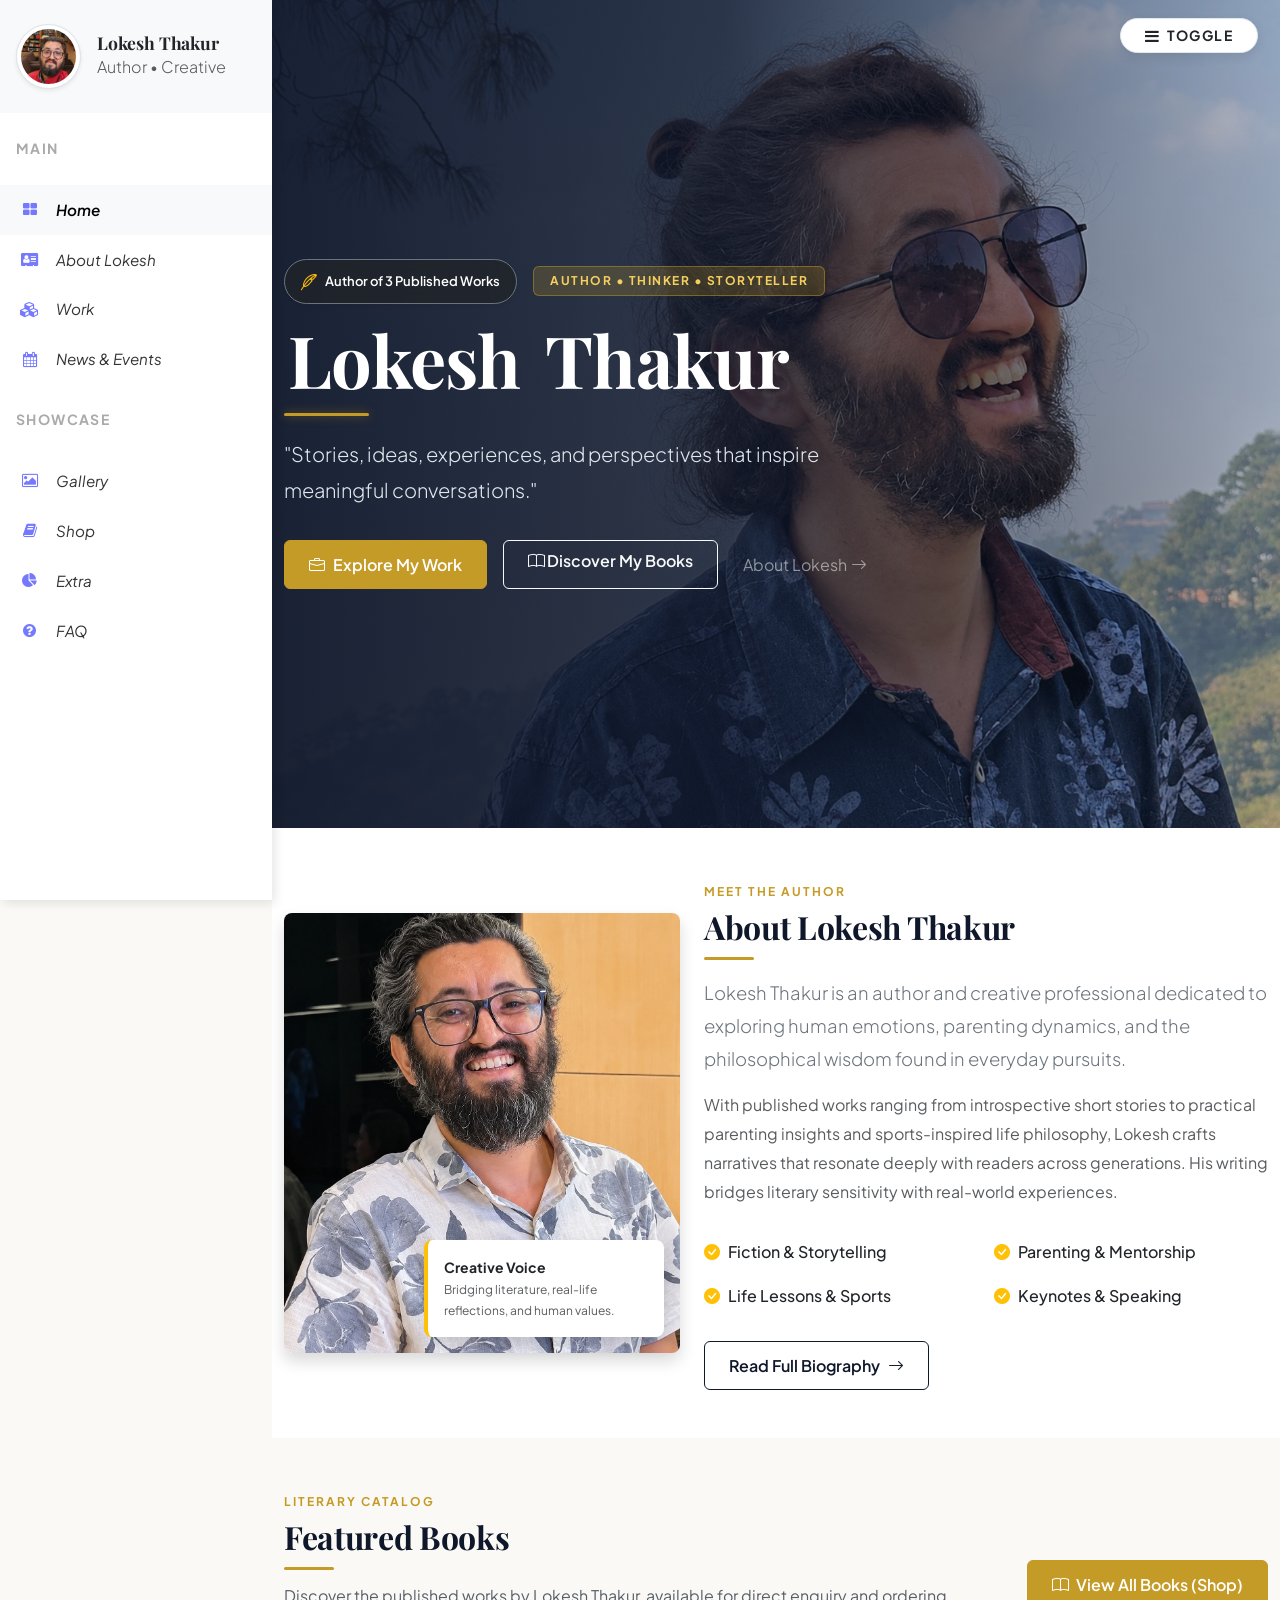
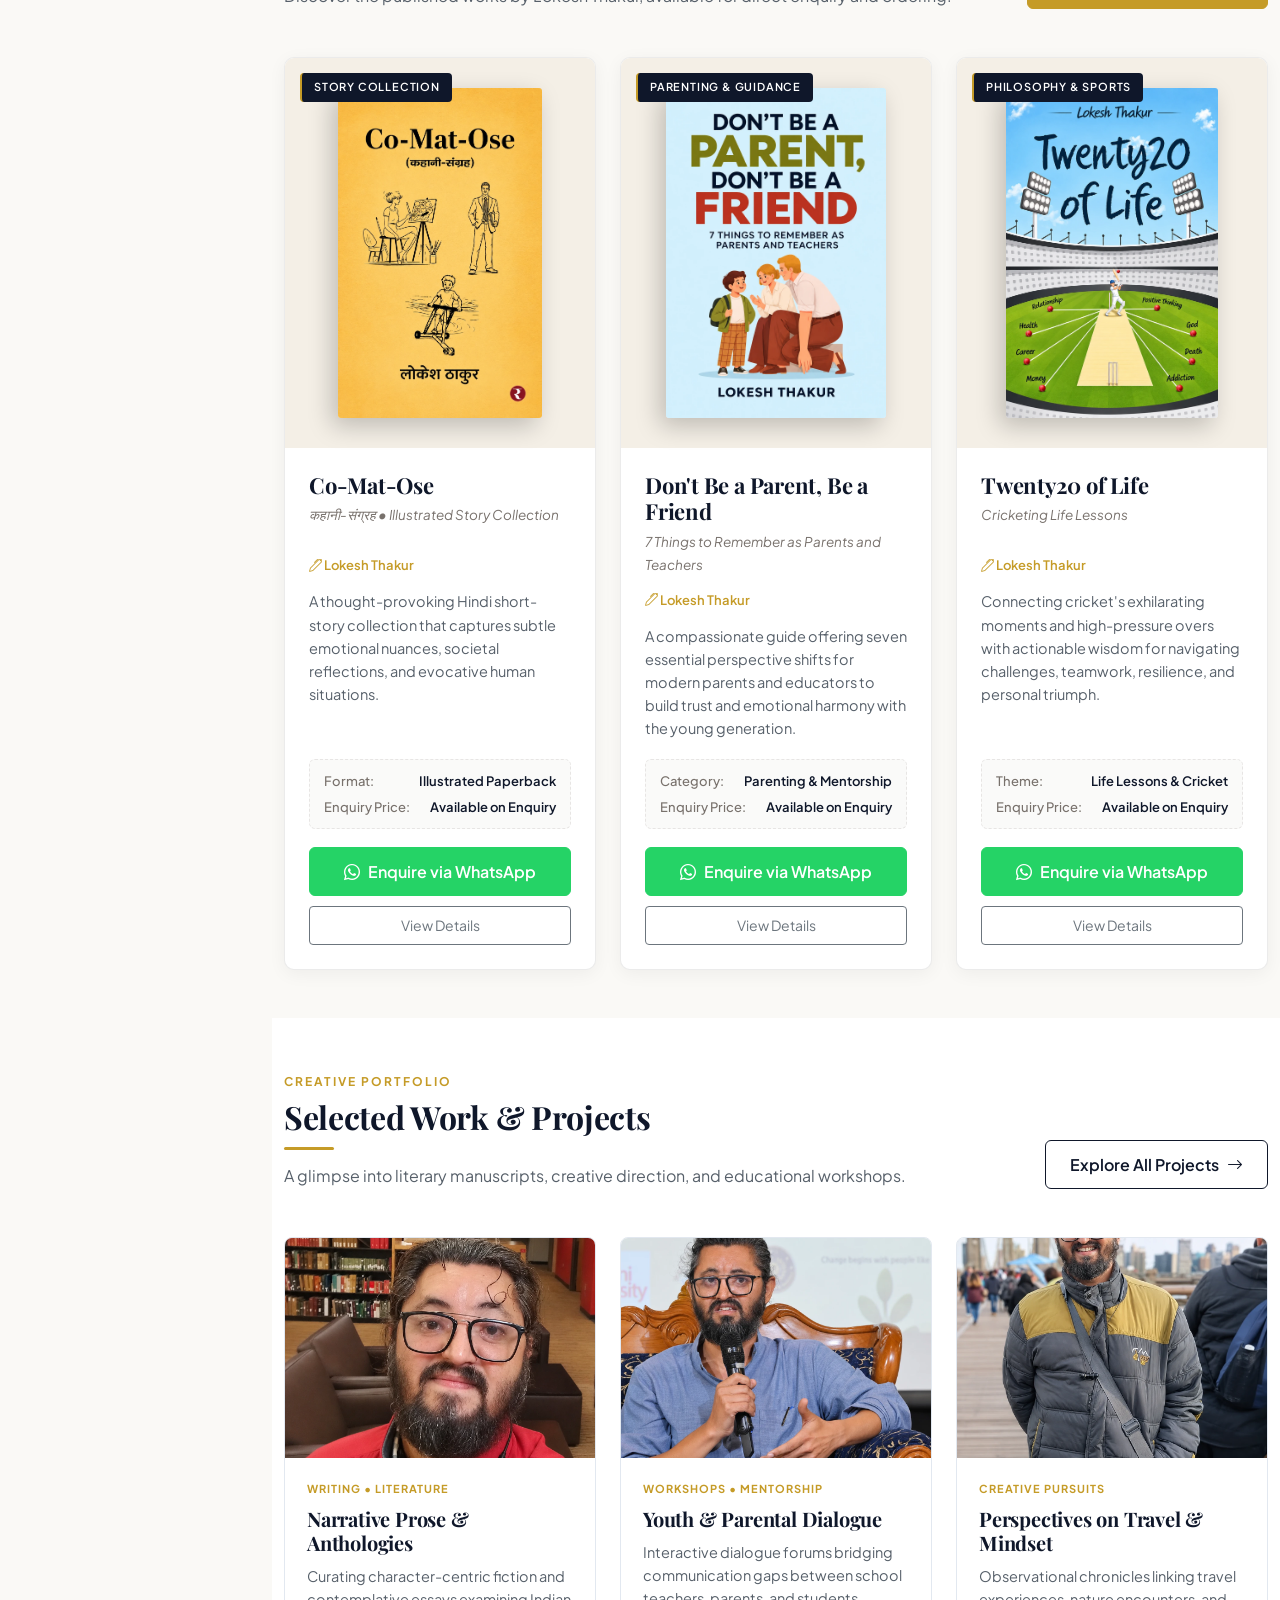
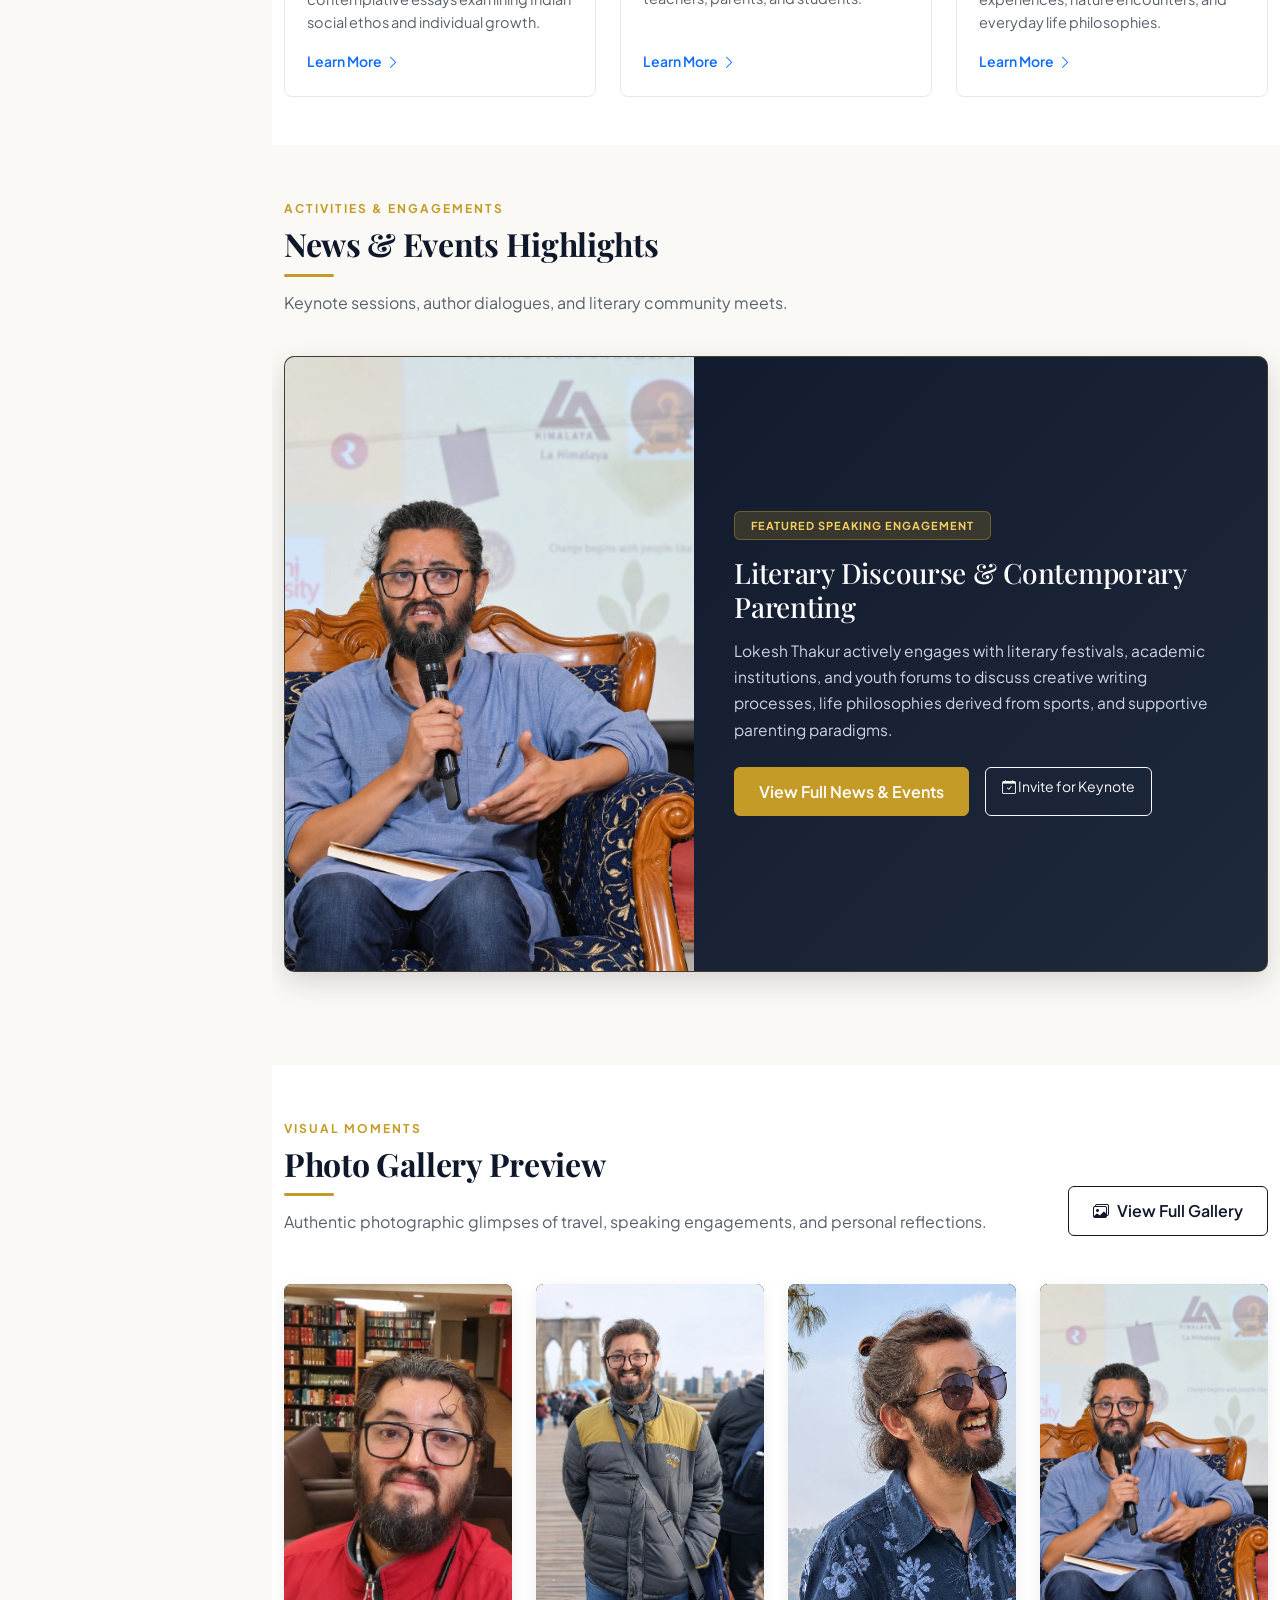
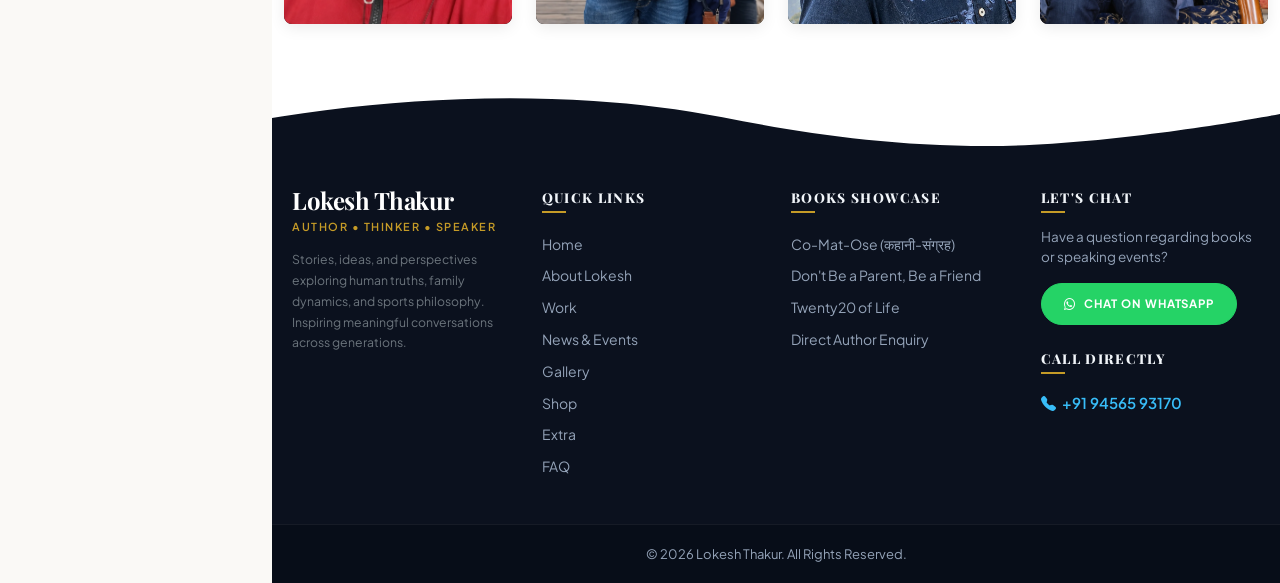
==== index.html @ 862e6942 "Lokesh Thakur Official Author Website" ====
<!DOCTYPE html>
<html lang="en">

<head>
  <meta charset="utf-8">
  <meta content="width=device-width, initial-scale=1.0" name="viewport">
  <title>Lokesh Thakur | Official Author Website, Books, Portfolio &amp; Insights</title>
  <meta content="Official website of Lokesh Thakur, author of Co-Mat-Ose, Don't Be a Parent, Be a Friend, and Twenty20 of Life. Explore books, creative projects, news, events, and gallery." name="description">
  <meta content="Lokesh Thakur, author, books, Co-Mat-Ose, Twenty20 of Life, Don't Be a Parent Be a Friend, creative portfolio, Indian author, keynote speaker" name="keywords">

  <!-- Open Graph Metadata -->
  <meta property="og:title" content="Lokesh Thakur | Official Author Website">
  <meta property="og:description" content="Explore books, creative portfolios, speaking engagements, and stories by author Lokesh Thakur.">
  <meta property="og:image" content="Bearded Scholar in a Warm Library.webp">
  <meta property="og:type" content="website">

  <!-- Favicons -->
  <link href="assets/img/favicon.webp" rel="icon">
  <link href="assets/img/apple-touch-icon.webp" rel="apple-touch-icon">

  <!-- Google Fonts: Literary Serif + Clean Sans -->
  <link rel="preconnect" href="https://fonts.googleapis.com">
  <link rel="preconnect" href="https://fonts.gstatic.com" crossorigin>
  <link href="https://fonts.googleapis.com/css2?family=Playfair+Display:ital,wght@0,500;0,600;0,700;1,400&family=Plus+Jakarta+Sans:wght@300;400;500;600;700&family=Raleway:wght@400;500;600;700&display=swap" rel="stylesheet">

  <!-- Vendor CSS Files -->
  <link href="assets/vendor/bootstrap/css/bootstrap.min.css" rel="stylesheet">
  <link href="assets/vendor/bootstrap-icons/bootstrap-icons.css" rel="stylesheet">
  <link rel="stylesheet" href="https://cdnjs.cloudflare.com/ajax/libs/font-awesome/4.7.0/css/font-awesome.min.css">
  <link href="assets/vendor/aos/aos.css" rel="stylesheet">
  <link href="assets/vendor/glightbox/css/glightbox.min.css" rel="stylesheet">
  <link href="assets/vendor/swiper/swiper-bundle.min.css" rel="stylesheet">

  <!-- Template & Custom Stylesheets -->
  <link href="assets/css/main.css" rel="stylesheet">
  <link href="assets/css/custom.css" rel="stylesheet">
</head>

<body class="index-page">

    <!-- Vertical navbar -->
<div class="vertical-nav bg-white" id="sidebar">
  <div class="py-4 px-3 mb-4 bg-light">
    <div class="media d-flex align-items-center"><img src="Bearded Scholar in a Warm Library.webp" alt="Lokesh Thakur" width="65" class="mr-3 me-3 rounded-circle img-thumbnail shadow-sm" style="object-fit: cover; width: 65px; height: 65px;">
      <div class="media-body">
        <h4 class="m-0"><a href="index.html" class="text-dark text-decoration-none">Lokesh Thakur</a></h4>
        <p class="font-weight-light text-muted mb-0">Author &bull; Creative</p>
      </div>
    </div>
  </div>

  <p class="text-gray font-weight-bold text-uppercase px-3 small pb-4 mb-0">Main</p>

  <ul class="nav flex-column bg-white mb-0">
    <li class="nav-item">
      <a href="index.html" class="nav-link text-dark font-italic bg-light">
        <i class="fa fa-th-large mr-3 me-3 text-primary fa-fw"></i>
        Home
      </a>
    </li>
    <li class="nav-item">
      <a href="about.html" class="nav-link text-dark font-italic">
        <i class="fa fa-address-card mr-3 me-3 text-primary fa-fw"></i>
        About Lokesh
      </a>
    </li>
    <li class="nav-item">
      <a href="work.html" class="nav-link text-dark font-italic">
        <i class="fa fa-cubes mr-3 me-3 text-primary fa-fw"></i>
        Work
      </a>
    </li>
    <li class="nav-item">
      <a href="news-events.html" class="nav-link text-dark font-italic">
        <i class="fa fa-calendar mr-3 me-3 text-primary fa-fw"></i>
        News &amp; Events
      </a>
    </li>
  </ul>

  <p class="text-gray font-weight-bold text-uppercase px-3 small py-4 mb-0">Showcase</p>

  <ul class="nav flex-column bg-white mb-0">
    <li class="nav-item">
      <a href="gallery.html" class="nav-link text-dark font-italic">
        <i class="fa fa-picture-o mr-3 me-3 text-primary fa-fw"></i>
        Gallery
      </a>
    </li>
    <li class="nav-item">
      <a href="shop.html" class="nav-link text-dark font-italic">
        <i class="fa fa-book mr-3 me-3 text-primary fa-fw"></i>
        Shop
      </a>
    </li>
    <li class="nav-item">
      <a href="extra.html" class="nav-link text-dark font-italic">
        <i class="fa fa-pie-chart mr-3 me-3 text-primary fa-fw"></i>
        Extra
      </a>
    </li>
    <li class="nav-item">
      <a href="faq.html" class="nav-link text-dark font-italic">
        <i class="fa fa-question-circle mr-3 me-3 text-primary fa-fw"></i>
        FAQ
      </a>
    </li>
  </ul>
</div>
<!-- End vertical navbar -->

<!-- Page content holder -->
<div class="page-content" id="content">
  <!-- Toggle button -->
  <button id="sidebarCollapse" type="button" class="btn btn-light bg-white rounded-pill shadow-sm px-4 mb-4"><i class="fa fa-bars mr-2 me-2"></i><small class="text-uppercase font-weight-bold">Toggle</small></button>

  <!-- ======= Main Content Area ======= -->
  <main class="main">

    <!-- =======================================================
    # SECTION 1: HERO
    ======================================================== -->
    <section id="hero" class="hero section dark-background">
      <img src="Laughing Man Amid Scenic Hills.webp" alt="Lokesh Thakur Amid Scenic Hills" class="hero-bg-img" data-aos="fade-in">
      <div class="hero-overlay"></div>

      <!-- Squiggly SVG Turbulence Filters (Text Loading Animation) -->
      <svg xmlns="http://www.w3.org/2000/svg" version="1.1" style="display:none" aria-hidden="true">
        <defs>
          <filter id="squiggly-0">
            <feTurbulence id="turbulence0" baseFrequency="0.02" numOctaves="3" result="noise" seed="0"/>
            <feDisplacementMap id="displacement0" in="SourceGraphic" in2="noise" scale="2" />
          </filter>
          <filter id="squiggly-1">
            <feTurbulence id="turbulence1" baseFrequency="0.02" numOctaves="3" result="noise" seed="1"/>
            <feDisplacementMap in="SourceGraphic" in2="noise" scale="3" />
          </filter>
          <filter id="squiggly-2">
            <feTurbulence id="turbulence2" baseFrequency="0.02" numOctaves="3" result="noise" seed="2"/>
            <feDisplacementMap in="SourceGraphic" in2="noise" scale="2" />
          </filter>
          <filter id="squiggly-3">
            <feTurbulence id="turbulence3" baseFrequency="0.02" numOctaves="3" result="noise" seed="3"/>
            <feDisplacementMap in="SourceGraphic" in2="noise" scale="3" />
          </filter>
          <filter id="squiggly-4">
            <feTurbulence id="turbulence4" baseFrequency="0.02" numOctaves="3" result="noise" seed="4"/>
            <feDisplacementMap in="SourceGraphic" in2="noise" scale="1" />
          </filter>
        </defs>
      </svg>

      <div class="container" data-aos="fade-up" data-aos-delay="100">
        <div class="row align-items-center gy-4">
          <div class="col-lg-9 col-xl-8">
            <div class="d-flex flex-wrap align-items-center gap-3 mb-3">
              <div class="d-inline-flex align-items-center gap-2 bg-dark bg-opacity-75 text-white px-3 py-2 rounded-pill border border-secondary shadow-sm" style="backdrop-filter: blur(10px); box-shadow: 0 4px 16px rgba(0,0,0,0.35);">
                <i class="bi bi-feather text-warning fs-6"></i>
                <span class="fw-semibold" style="font-size: 13px;">Author of 3 Published Works</span>
              </div>
              <span class="badge px-3 py-2 text-uppercase" style="background: rgba(197, 155, 39, 0.22); color: #f5d061; border: 1px solid rgba(197, 155, 39, 0.45); font-size: 12px; letter-spacing: 1.5px;">Author &bull; Thinker &bull; Storyteller</span>
            </div>
            
            <h1 class="hero-title-animated display-3 fw-bold text-white mb-2" style="font-family: var(--font-editorial);">
              <span class="word" data-word="Lokesh">Lokesh</span>
              <span class="word" data-word="Thakur">Thakur</span>
            </h1>
            <span class="hero-squiggly-line"></span>

            <div class="hero-quote-box">
              <p class="lead text-light mb-4" style="max-width: 580px; font-size: 1.25rem; line-height: 1.8; color: #e2e8f0 !important;">
                "Stories, ideas, experiences, and perspectives that inspire meaningful conversations."
              </p>
            </div>

            <div class="d-flex flex-wrap gap-3 pt-2 hero-cta-reveal">
              <a href="work.html" class="btn-author-gold">
                <i class="bi bi-briefcase"></i> Explore My Work
              </a>
              <a href="shop.html" class="btn btn-outline-light px-4 py-2" style="font-weight: 600; border-radius: 6px;">
                <i class="bi bi-book"></i> Discover My Books
              </a>
              <a href="about.html" class="btn btn-link text-white-50 text-decoration-none px-2 d-inline-flex align-items-center gap-1">
                About Lokesh <i class="bi bi-arrow-right"></i>
              </a>
            </div>
          </div>
        </div>
      </div>
    </section>

    <!-- =======================================================
    # SECTION 2: ABOUT PREVIEW
    ======================================================== -->
    <section class="section py-5" style="background-color: #ffffff;">
      <div class="container" data-aos="fade-up">
        <div class="row align-items-center gy-5">
          <div class="col-lg-5">
            <div class="position-relative">
              <img src="Smiling Bearded Man in Floral Shirt.webp" alt="Lokesh Thakur - Profile Portrait" class="img-fluid rounded-3 shadow" style="width: 100%; height: 440px; object-fit: cover;">
              <div class="p-3 bg-white rounded-3 shadow position-absolute bottom-0 end-0 m-3 border-start border-4 border-warning" style="max-width: 240px;">
                <div class="small fw-bold text-dark">Creative Voice</div>
                <div class="text-muted" style="font-size: 12px;">Bridging literature, real-life reflections, and human values.</div>
              </div>
            </div>
          </div>
          <div class="col-lg-7">
            <div class="section-heading-wrapper mb-3">
              <span class="section-eyebrow">Meet The Author</span>
              <h2 class="section-main-title">About Lokesh Thakur</h2>
            </div>
            
            <!-- EDITABLE: AUTHOR BIOGRAPHY -->
            <div class="editable-content-block">
              <p class="lead text-secondary" style="font-size: 1.15rem; line-height: 1.8;">
                Lokesh Thakur is an author and creative professional dedicated to exploring human emotions, parenting dynamics, and the philosophical wisdom found in everyday pursuits.
              </p>
              <p class="text-muted" style="line-height: 1.8;">
                With published works ranging from introspective short stories to practical parenting insights and sports-inspired life philosophy, Lokesh crafts narratives that resonate deeply with readers across generations. His writing bridges literary sensitivity with real-world experiences.
              </p>
            </div>
            <!-- END EDITABLE: AUTHOR BIOGRAPHY -->

            <div class="row g-3 py-3">
              <div class="col-sm-6">
                <div class="d-flex align-items-center gap-2">
                  <i class="bi bi-check-circle-fill text-warning"></i>
                  <span class="fw-medium text-dark">Fiction &amp; Storytelling</span>
                </div>
              </div>
              <div class="col-sm-6">
                <div class="d-flex align-items-center gap-2">
                  <i class="bi bi-check-circle-fill text-warning"></i>
                  <span class="fw-medium text-dark">Parenting &amp; Mentorship</span>
                </div>
              </div>
              <div class="col-sm-6">
                <div class="d-flex align-items-center gap-2">
                  <i class="bi bi-check-circle-fill text-warning"></i>
                  <span class="fw-medium text-dark">Life Lessons &amp; Sports</span>
                </div>
              </div>
              <div class="col-sm-6">
                <div class="d-flex align-items-center gap-2">
                  <i class="bi bi-check-circle-fill text-warning"></i>
                  <span class="fw-medium text-dark">Keynotes &amp; Speaking</span>
                </div>
              </div>
            </div>

            <div class="pt-3">
              <a href="about.html" class="btn-author-outline">
                Read Full Biography <i class="bi bi-arrow-right"></i>
              </a>
            </div>
          </div>
        </div>
      </div>
    </section>

    <!-- =======================================================
    # SECTION 3: FEATURED BOOKS
    ======================================================== -->
    <section class="section py-5" style="background-color: var(--lt-bg-cream);">
      <div class="container" data-aos="fade-up">
        <div class="d-flex flex-column flex-md-row justify-content-between align-items-md-end mb-4">
          <div class="section-heading-wrapper mb-0">
            <span class="section-eyebrow">Literary Catalog</span>
            <h2 class="section-main-title">Featured Books</h2>
            <p class="section-intro-text mb-0">Discover the published works by Lokesh Thakur, available for direct enquiry and ordering.</p>
          </div>
          <div class="mt-3 mt-md-0">
            <a href="shop.html" class="btn-author-gold">
              <i class="bi bi-book"></i> View All Books (Shop)
            </a>
          </div>
        </div>

        <div class="row g-4 mt-2">
          
          <!-- EDITABLE: BOOK DETAILS - BOOK 1 -->
          <div class="col-lg-4 col-md-6" data-aos="fade-up" data-aos-delay="100">
            <div class="book-card-editorial">
              <div class="book-cover-container">
                <span class="book-badge">Story Collection</span>
                <img src="Co-Mat-Ose_ Illustrated Story Collection.webp" alt="Co-Mat-Ose Book Cover by Lokesh Thakur" loading="lazy">
              </div>
              <div class="book-details-body">
                <h3 class="book-title">Co-Mat-Ose</h3>
                <div class="book-subtitle">कहानी-संग्रह &bull; Illustrated Story Collection</div>
                <div class="book-author-tag"><i class="bi bi-pen"></i> Lokesh Thakur</div>
                <p class="book-description-text">
                  A thought-provoking Hindi short-story collection that captures subtle emotional nuances, societal reflections, and evocative human situations.
                </p>
                <div class="book-meta-box">
                  <div class="book-meta-item">
                    <span class="book-meta-label">Format:</span>
                    <span class="book-meta-value">Illustrated Paperback</span>
                  </div>
                  <div class="book-meta-item">
                    <span class="book-meta-label">Enquiry Price:</span>
                    <span class="book-meta-value">Available on Enquiry</span>
                  </div>
                </div>
                <div class="book-actions-group">
                  <a href="https://wa.me/919456593170?text=Hello%2C%20I%20am%20interested%20in%20purchasing%20the%20book%20Co-Mat-Ose%20by%20Lokesh%20Thakur.%20Please%20share%20the%20details." target="_blank" rel="noopener noreferrer" class="btn-whatsapp-direct w-100 justify-content-center">
                    <i class="bi bi-whatsapp"></i> Enquire via WhatsApp
                  </a>
                  <a href="shop.html#book-comatose" class="btn btn-sm btn-outline-secondary py-2">
                    View Details
                  </a>
                </div>
              </div>
            </div>
          </div>
          <!-- END EDITABLE: BOOK 1 -->

          <!-- EDITABLE: BOOK DETAILS - BOOK 2 -->
          <div class="col-lg-4 col-md-6" data-aos="fade-up" data-aos-delay="200">
            <div class="book-card-editorial">
              <div class="book-cover-container">
                <span class="book-badge">Parenting &amp; Guidance</span>
                <img src="Don’t Be a Parent, Be a Friend.webp" alt="Don't Be a Parent, Be a Friend Book Cover by Lokesh Thakur" loading="lazy">
              </div>
              <div class="book-details-body">
                <h3 class="book-title">Don't Be a Parent, Be a Friend</h3>
                <div class="book-subtitle">7 Things to Remember as Parents and Teachers</div>
                <div class="book-author-tag"><i class="bi bi-pen"></i> Lokesh Thakur</div>
                <p class="book-description-text">
                  A compassionate guide offering seven essential perspective shifts for modern parents and educators to build trust and emotional harmony with the young generation.
                </p>
                <div class="book-meta-box">
                  <div class="book-meta-item">
                    <span class="book-meta-label">Category:</span>
                    <span class="book-meta-value">Parenting &amp; Mentorship</span>
                  </div>
                  <div class="book-meta-item">
                    <span class="book-meta-label">Enquiry Price:</span>
                    <span class="book-meta-value">Available on Enquiry</span>
                  </div>
                </div>
                <div class="book-actions-group">
                  <a href="https://wa.me/919456593170?text=Hello%2C%20I%20am%20interested%20in%20purchasing%20the%20book%20Don't%20Be%20a%20Parent%2C%20Be%20a%20Friend%20by%20Lokesh%20Thakur.%20Please%20share%20the%20details." target="_blank" rel="noopener noreferrer" class="btn-whatsapp-direct w-100 justify-content-center">
                    <i class="bi bi-whatsapp"></i> Enquire via WhatsApp
                  </a>
                  <a href="shop.html#book-parent" class="btn btn-sm btn-outline-secondary py-2">
                    View Details
                  </a>
                </div>
              </div>
            </div>
          </div>
          <!-- END EDITABLE: BOOK 2 -->

          <!-- EDITABLE: BOOK DETAILS - BOOK 3 -->
          <div class="col-lg-4 col-md-6" data-aos="fade-up" data-aos-delay="300">
            <div class="book-card-editorial">
              <div class="book-cover-container">
                <span class="book-badge">Philosophy &amp; Sports</span>
                <img src="Twenty20 of Life_ Cricketing Life Lessons.webp" alt="Twenty20 of Life Book Cover by Lokesh Thakur" loading="lazy">
              </div>
              <div class="book-details-body">
                <h3 class="book-title">Twenty20 of Life</h3>
                <div class="book-subtitle">Cricketing Life Lessons</div>
                <div class="book-author-tag"><i class="bi bi-pen"></i> Lokesh Thakur</div>
                <p class="book-description-text">
                  Connecting cricket's exhilarating moments and high-pressure overs with actionable wisdom for navigating challenges, teamwork, resilience, and personal triumph.
                </p>
                <div class="book-meta-box">
                  <div class="book-meta-item">
                    <span class="book-meta-label">Theme:</span>
                    <span class="book-meta-value">Life Lessons &amp; Cricket</span>
                  </div>
                  <div class="book-meta-item">
                    <span class="book-meta-label">Enquiry Price:</span>
                    <span class="book-meta-value">Available on Enquiry</span>
                  </div>
                </div>
                <div class="book-actions-group">
                  <a href="https://wa.me/919456593170?text=Hello%2C%20I%20am%20interested%20in%20purchasing%20the%20book%20Twenty20%20of%20Life%20by%20Lokesh%20Thakur.%20Please%20share%20the%20details." target="_blank" rel="noopener noreferrer" class="btn-whatsapp-direct w-100 justify-content-center">
                    <i class="bi bi-whatsapp"></i> Enquire via WhatsApp
                  </a>
                  <a href="shop.html#book-twenty20" class="btn btn-sm btn-outline-secondary py-2">
                    View Details
                  </a>
                </div>
              </div>
            </div>
          </div>
          <!-- END EDITABLE: BOOK 3 -->

        </div>
      </div>
    </section>

    <!-- =======================================================
    # SECTION 4: FEATURED WORK
    ======================================================== -->
    <section class="section py-5" style="background-color: #ffffff;">
      <div class="container" data-aos="fade-up">
        <div class="d-flex flex-column flex-md-row justify-content-between align-items-md-end mb-4">
          <div class="section-heading-wrapper mb-0">
            <span class="section-eyebrow">Creative Portfolio</span>
            <h2 class="section-main-title">Selected Work &amp; Projects</h2>
            <p class="section-intro-text mb-0">A glimpse into literary manuscripts, creative direction, and educational workshops.</p>
          </div>
          <div class="mt-3 mt-md-0">
            <a href="work.html" class="btn-author-outline">
              Explore All Projects <i class="bi bi-arrow-right"></i>
            </a>
          </div>
        </div>

        <div class="row g-4 mt-2">
          <div class="col-lg-4 col-md-6" data-aos="fade-up" data-aos-delay="100">
            <div class="work-card">
              <div class="work-card-img-wrap">
                <img src="Bearded Scholar in a Warm Library.webp" alt="Literary Manuscript Writing">
              </div>
              <div class="work-card-body">
                <span class="work-category-pill">Writing &bull; Literature</span>
                <h4 class="work-card-title">Narrative Prose &amp; Anthologies</h4>
                <p class="work-card-desc">
                  Curating character-centric fiction and contemplative essays examining Indian social ethos and individual growth.
                </p>
                <a href="work.html" class="text-decoration-none fw-semibold small text-primary d-inline-flex align-items-center gap-1">
                  Learn More <i class="bi bi-chevron-right"></i>
                </a>
              </div>
            </div>
          </div>

          <div class="col-lg-4 col-md-6" data-aos="fade-up" data-aos-delay="200">
            <div class="work-card">
              <div class="work-card-img-wrap">
                <img src="Bearded Speaker in Ornate Armchair.webp" alt="Parenting & Mentorship Sessions">
              </div>
              <div class="work-card-body">
                <span class="work-category-pill">Workshops &bull; Mentorship</span>
                <h4 class="work-card-title">Youth &amp; Parental Dialogue</h4>
                <p class="work-card-desc">
                  Interactive dialogue forums bridging communication gaps between school teachers, parents, and students.
                </p>
                <a href="work.html" class="text-decoration-none fw-semibold small text-primary d-inline-flex align-items-center gap-1">
                  Learn More <i class="bi bi-chevron-right"></i>
                </a>
              </div>
            </div>
          </div>

          <div class="col-lg-4 col-md-6" data-aos="fade-up" data-aos-delay="300">
            <div class="work-card">
              <div class="work-card-img-wrap">
                <img src="Smiling Outdoorsman on the Bridge.webp" alt="Creative Explorations">
              </div>
              <div class="work-card-body">
                <span class="work-category-pill">Creative Pursuits</span>
                <h4 class="work-card-title">Perspectives on Travel &amp; Mindset</h4>
                <p class="work-card-desc">
                  Observational chronicles linking travel experiences, nature encounters, and everyday life philosophies.
                </p>
                <a href="work.html" class="text-decoration-none fw-semibold small text-primary d-inline-flex align-items-center gap-1">
                  Learn More <i class="bi bi-chevron-right"></i>
                </a>
              </div>
            </div>
          </div>
        </div>
      </div>
    </section>

    <!-- =======================================================
    # SECTION 5: NEWS & EVENTS PREVIEW
    ======================================================== -->
    <section class="section py-5" style="background-color: var(--lt-bg-cream);">
      <div class="container" data-aos="fade-up">
        <div class="section-heading-wrapper">
          <span class="section-eyebrow">Activities &amp; Engagements</span>
          <h2 class="section-main-title">News &amp; Events Highlights</h2>
          <p class="section-intro-text">Keynote sessions, author dialogues, and literary community meets.</p>
        </div>

        <div class="event-spotlight-box">
          <div class="row g-0 align-items-center">
            <div class="col-lg-5">
              <img src="Bearded Speaker in Ornate Armchair.webp" alt="Lokesh Thakur Keynote Speaker" class="event-spotlight-img">
            </div>
            <div class="col-lg-7">
              <div class="event-spotlight-content">
                <span class="badge mb-3 px-3 py-2 text-uppercase d-inline-block" style="background: rgba(197, 155, 39, 0.2); color: #f5d061; border: 1px solid rgba(197, 155, 39, 0.4); font-size: 11px; letter-spacing: 1px; width: fit-content;">Featured Speaking Engagement</span>
                <h3>Literary Discourse &amp; Contemporary Parenting</h3>
                <p>
                  Lokesh Thakur actively engages with literary festivals, academic institutions, and youth forums to discuss creative writing processes, life philosophies derived from sports, and supportive parenting paradigms.
                </p>
                <div class="d-flex flex-wrap gap-3 pt-2">
                  <a href="news-events.html" class="btn-author-gold">
                    View Full News &amp; Events
                  </a>
                  <a href="https://wa.me/919456593170?text=Hello%20Lokesh%20Thakur%2C%20I%20would%20like%20to%20enquire%20about%20inviting%20you%20for%20a%20speaking%20session." target="_blank" rel="noopener noreferrer" class="btn btn-outline-light px-3 py-2" style="font-size: 14px; border-radius: 6px;">
                    <i class="bi bi-calendar-check"></i> Invite for Keynote
                  </a>
                </div>
              </div>
            </div>
          </div>
        </div>
      </div>
    </section>

    <!-- =======================================================
    # SECTION 6: GALLERY PREVIEW
    ======================================================== -->
    <section class="section py-5" style="background-color: #ffffff;">
      <div class="container" data-aos="fade-up">
        <div class="d-flex flex-column flex-md-row justify-content-between align-items-md-end mb-4">
          <div class="section-heading-wrapper mb-0">
            <span class="section-eyebrow">Visual Moments</span>
            <h2 class="section-main-title">Photo Gallery Preview</h2>
            <p class="section-intro-text mb-0">Authentic photographic glimpses of travel, speaking engagements, and personal reflections.</p>
          </div>
          <div class="mt-3 mt-md-0">
            <a href="gallery.html" class="btn-author-outline">
              <i class="bi bi-images"></i> View Full Gallery
            </a>
          </div>
        </div>

        <div class="row g-4 mt-2">
          <div class="col-lg-3 col-md-6" data-aos="zoom-in" data-aos-delay="100">
            <div class="gallery-card">
              <img src="Bearded Scholar in a Warm Library.webp" alt="Lokesh Thakur in Library">
              <a href="Bearded Scholar in a Warm Library.webp" class="glightbox gallery-overlay" data-gallery="home-gallery" data-title="Literary Reflections" data-description="Lokesh Thakur at study in the library.">
                <h5>Literary Reflections</h5>
                <span>The Author's Study</span>
                <div class="gallery-zoom-icon"><i class="bi bi-arrows-fullscreen"></i></div>
              </a>
            </div>
          </div>

          <div class="col-lg-3 col-md-6" data-aos="zoom-in" data-aos-delay="200">
            <div class="gallery-card">
              <img src="Smiling Outdoorsman on the Bridge.webp" alt="Lokesh Thakur on Scenic Bridge">
              <a href="Smiling Outdoorsman on the Bridge.webp" class="glightbox gallery-overlay" data-gallery="home-gallery" data-title="Journey Perspectives" data-description="Explorations and travel moments.">
                <h5>Journey Perspectives</h5>
                <span>Travel &amp; Outdoors</span>
                <div class="gallery-zoom-icon"><i class="bi bi-arrows-fullscreen"></i></div>
              </a>
            </div>
          </div>

          <div class="col-lg-3 col-md-6" data-aos="zoom-in" data-aos-delay="300">
            <div class="gallery-card">
              <img src="Laughing Man Amid Scenic Hills.webp" alt="Lokesh Thakur in Scenic Hills">
              <a href="Laughing Man Amid Scenic Hills.webp" class="glightbox gallery-overlay" data-gallery="home-gallery" data-title="Moments of Joy" data-description="Amidst the serene hills and nature.">
                <h5>Moments of Joy</h5>
                <span>Personal Memories</span>
                <div class="gallery-zoom-icon"><i class="bi bi-arrows-fullscreen"></i></div>
              </a>
            </div>
          </div>

          <div class="col-lg-3 col-md-6" data-aos="zoom-in" data-aos-delay="400">
            <div class="gallery-card">
              <img src="Bearded Speaker in Ornate Armchair.webp" alt="Speaking Engagement">
              <a href="Bearded Speaker in Ornate Armchair.webp" class="glightbox gallery-overlay" data-gallery="home-gallery" data-title="Thought Leadership" data-description="Addressing audiences on literature and life.">
                <h5>Thought Leadership</h5>
                <span>Speaking Engagements</span>
                <div class="gallery-zoom-icon"><i class="bi bi-arrows-fullscreen"></i></div>
              </a>
            </div>
          </div>
        </div>
      </div>
    </section>



  </main>

        <!-- ======= Inspired Wave Footer ======= -->
  <div class="pg-footer">
    <footer id="footer" class="footer">
      <svg class="footer-wave-svg" xmlns="http://www.w3.org/2000/svg" viewBox="0 0 1200 100" preserveAspectRatio="none">
        <path class="footer-wave-path" d="M851.8,100c125,0,288.3-45,348.2-64V0H0v44c3.7-1,7.3-1.9,11-2.9C80.7,22,151.7,10.8,223.5,6.3C276.7,2.9,330,4,383,9.8 c52.2,5.7,103.3,16.2,153.4,32.8C623.9,71.3,726.8,100,851.8,100z"></path>
      </svg>
      <div class="footer-content">
        <div class="footer-content-row">
          
          <!-- Column 1: Author Brand & Bio -->
          <div class="footer-content-column">
            <div class="footer-logo">
              <a class="footer-logo-link" href="index.html">
                <h1>Lokesh Thakur</h1>
              </a>
              <span class="footer-logo-subtitle">Author &bull; Thinker &bull; Speaker</span>
            </div>
            <p class="text-secondary small mb-0" style="line-height: 1.7;">
              Stories, ideas, and perspectives exploring human truths, family dynamics, and sports philosophy. Inspiring meaningful conversations across generations.
            </p>
          </div>

          <!-- Column 2: Merged Quick Links (Real Page Names) -->
          <div class="footer-content-column">
            <div class="footer-menu" style="margin-top: 0;">
              <h2 class="footer-menu-name">Quick Links</h2>
              <ul class="footer-menu-list">
                <li><a href="index.html">Home</a></li>
                <li><a href="about.html">About Lokesh</a></li>
                <li><a href="work.html">Work</a></li>
                <li><a href="news-events.html">News &amp; Events</a></li>
                <li><a href="gallery.html">Gallery</a></li>
                <li><a href="shop.html">Shop</a></li>
                <li><a href="extra.html">Extra</a></li>
                <li><a href="faq.html">FAQ</a></li>
              </ul>
            </div>
          </div>

          <!-- Column 3: Books Showcase -->
          <div class="footer-content-column">
            <div class="footer-menu" style="margin-top: 0;">
              <h2 class="footer-menu-name">Books Showcase</h2>
              <ul class="footer-menu-list">
                <li><a href="shop.html#book-comatose">Co-Mat-Ose (कहानी-संग्रह)</a></li>
                <li><a href="shop.html#book-parent">Don't Be a Parent, Be a Friend</a></li>
                <li><a href="shop.html#book-twenty20">Twenty20 of Life</a></li>
                <li><a href="shop.html">Direct Author Enquiry</a></li>
              </ul>
            </div>
          </div>

          <!-- Column 4: Contact & Call to Action -->
          <div class="footer-content-column">
            <div class="footer-call-to-action" style="margin-top: 0;">
              <h2 class="footer-call-to-action-title">Let's Chat</h2>
              <p class="footer-call-to-action-description">Have a question regarding books or speaking events?</p>
              <a class="footer-call-to-action-button" href="https://wa.me/919456593170" target="_blank" rel="noopener noreferrer">
                <i class="bi bi-whatsapp"></i> Chat on WhatsApp
              </a>
            </div>
            <div class="footer-call-to-action">
              <h2 class="footer-call-to-action-title">Call Directly</h2>
              <p class="footer-call-to-action-link-wrapper">
                <a class="footer-call-to-action-link" href="tel:+919456593170">
                  <i class="bi bi-telephone-fill"></i> +91 94565 93170
                </a>
              </p>
            </div>
          </div>

        </div>
      </div>
      <div class="footer-copyright">
        <div class="footer-copyright-wrapper">
          <p class="footer-copyright-text">
            &copy; 2026 Lokesh Thakur. All Rights Reserved.
          </p>
        </div>
      </div>
    </footer>
  </div>
</div>
<!-- End page content holder -->


  <!-- Scroll Top -->
  <a href="#" id="scroll-top" class="scroll-top d-flex align-items-center justify-content-center" aria-label="Scroll to top"><i class="bi bi-arrow-up-short"></i></a>

  <!-- Vendor JS Files -->
  <script src="assets/vendor/bootstrap/js/bootstrap.bundle.min.js"></script>
  <script src="assets/vendor/aos/aos.js"></script>
  <script src="assets/vendor/glightbox/js/glightbox.min.js"></script>
  <script src="assets/vendor/imagesloaded/imagesloaded.pkgd.min.js"></script>
  <script src="assets/vendor/isotope-layout/isotope.pkgd.min.js"></script>
  <script src="assets/vendor/swiper/swiper-bundle.min.js"></script>

  <!-- Main JS File -->
  <script src="assets/js/main.js"></script>

</body>

</html>
---- assets/css/main.css ----
/**
* Template Name: iPortfolio
* Template URL: https://bootstrapmade.com/iportfolio-bootstrap-portfolio-websites-template/
* Updated: Jun 29 2024 with Bootstrap v5.3.3
* Author: BootstrapMade.com
* License: https://bootstrapmade.com/license/
*/

/*--------------------------------------------------------------
# Font & Color Variables
# Help: https://bootstrapmade.com/color-system/
--------------------------------------------------------------*/
/* Fonts */
:root {
  --default-font: "Roboto",  system-ui, -apple-system, "Segoe UI", Roboto, "Helvetica Neue", Arial, "Noto Sans", "Liberation Sans", sans-serif, "Apple Color Emoji", "Segoe UI Emoji", "Segoe UI Symbol", "Noto Color Emoji";
  --heading-font: "Raleway",  sans-serif;
  --nav-font: "Poppins",  sans-serif;
}

/* Global Colors - The following color variables are used throughout the website. Updating them here will change the color scheme of the entire website */
:root { 
  --background-color: #ffffff; /* Background color for the entire website, including individual sections */
  --default-color: #272829; /* Default color used for the majority of the text content across the entire website */
  --heading-color: #050d18; /* Color for headings, subheadings and title throughout the website */
  --accent-color: #149ddd; /* Accent color that represents your brand on the website. It's used for buttons, links, and other elements that need to stand out */
  --surface-color: #ffffff; /* The surface color is used as a background of boxed elements within sections, such as cards, icon boxes, or other elements that require a visual separation from the global background. */
  --contrast-color: #ffffff; /* Contrast color for text, ensuring readability against backgrounds of accent, heading, or default colors. */
}

/* Nav Menu Colors - The following color variables are used specifically for the navigation menu. They are separate from the global colors to allow for more customization options */
:root {
  --nav-color: #a8a9b4;  /* The default color of the main navmenu links */
  --nav-hover-color: #ffffff; /* Applied to main navmenu links when they are hovered over or active */
  --nav-mobile-background-color: #040b14; /* Used as the background color for mobile navigation menu */
  --nav-dropdown-background-color: #040b14; /* Used as the background color for dropdown items that appear when hovering over primary navigation items */
  --nav-dropdown-color: #a8a9b4; /* Used for navigation links of the dropdown items in the navigation menu. */
  --nav-dropdown-hover-color: #ffffff; /* Similar to --nav-hover-color, this color is applied to dropdown navigation links when they are hovered over. */
}

/* Color Presets - These classes override global colors when applied to any section or element, providing reuse of the sam color scheme. */

.light-background {
  --background-color: #f4fafd;
  --surface-color: #ffffff;
}

.dark-background {
  --background-color: #040b14;
  --default-color: #ffffff;
  --heading-color: #ffffff;
  --surface-color: #151f2b;
  --contrast-color: #ffffff;
}

/* Smooth scroll */
:root {
  scroll-behavior: smooth;
}

/*--------------------------------------------------------------
# General Styling & Shared Classes
--------------------------------------------------------------*/
body {
  color: var(--default-color);
  background-color: var(--background-color);
  font-family: var(--default-font);
}

a {
  color: var(--accent-color);
  text-decoration: none;
  transition: 0.3s;
}

a:hover {
  color: color-mix(in srgb, var(--accent-color), transparent 25%);
  text-decoration: none;
}

h1,
h2,
h3,
h4,
h5,
h6 {
  color: var(--heading-color);
  font-family: var(--heading-font);
}

/* PHP Email Form Messages
------------------------------*/
.php-email-form .error-message {
  display: none;
  background: #df1529;
  color: #ffffff;
  text-align: left;
  padding: 15px;
  margin-bottom: 24px;
  font-weight: 600;
}

.php-email-form .sent-message {
  display: none;
  color: #ffffff;
  background: #059652;
  text-align: center;
  padding: 15px;
  margin-bottom: 24px;
  font-weight: 600;
}

.php-email-form .loading {
  display: none;
  background: var(--surface-color);
  text-align: center;
  padding: 15px;
  margin-bottom: 24px;
}

.php-email-form .loading:before {
  content: "";
  display: inline-block;
  border-radius: 50%;
  width: 24px;
  height: 24px;
  margin: 0 10px -6px 0;
  border: 3px solid var(--accent-color);
  border-top-color: var(--surface-color);
  animation: php-email-form-loading 1s linear infinite;
}

@keyframes php-email-form-loading {
  0% {
    transform: rotate(0deg);
  }

  100% {
    transform: rotate(360deg);
  }
}

/*--------------------------------------------------------------
# Global Header
--------------------------------------------------------------*/
.header {
  color: var(--default-color);
  background-color: var(--background-color);
  position: fixed;
  top: 0;
  left: 0;
  bottom: 0;
  padding: 0 15px;
  width: 300px;
  transition: all ease-in-out 0.3s;
  overflow-y: auto;
  z-index: 997;
  border-right: 1px solid color-mix(in srgb, var(--default-color), transparent 90%);
}

.header .profile-img img {
  margin: 15px auto;
  display: block;
  width: 120px;
  border: 8px solid color-mix(in srgb, var(--default-color), transparent 85%);
}

.header .logo {
  line-height: 1;
  margin-bottom: 15px;
}

.header .logo img {
  max-height: 32px;
  margin-right: 8px;
}

.header .logo h1 {
  font-size: 24px;
  margin: 0;
  font-weight: 700;
  color: var(--heading-color);
}

.header .social-links {
  margin: 0 0 20px 0;
}

.header .social-links a {
  font-size: 16px;
  display: inline-flex;
  align-items: center;
  justify-content: center;
  background: color-mix(in srgb, var(--default-color), transparent 90%);
  color: var(--default-color);
  margin: 0 2px;
  border-radius: 50%;
  text-align: center;
  width: 40px;
  height: 40px;
  transition: 0.3s;
}

.header .social-links a:hover {
  color: var(--contrast-color);
  background: var(--accent-color);
}

@media (min-width: 1200px) {

  .header~main,
  .header~#footer {
    margin-left: 300px;
  }
}

@media (max-width: 1199px) {
  .header {
    left: -100%;
  }
}

.header.header-show {
  left: 0;
}

.header .header-toggle {
  color: var(--contrast-color);
  background-color: var(--accent-color);
  font-size: 22px;
  display: flex;
  align-items: center;
  justify-content: center;
  width: 40px;
  height: 40px;
  border-radius: 50%;
  cursor: pointer;
  position: fixed;
  top: 15px;
  right: 15px;
  z-index: 9999;
  transition: background-color 0.3s;
}

.header .header-toggle:hover {
  color: var(--contrast-color);
  background-color: color-mix(in srgb, var(--accent-color) 90%, white 15%);
}

/*--------------------------------------------------------------
# Navigation Menu
--------------------------------------------------------------*/
.mobile-nav-toggle {
  display: none;
}

.navmenu {
  padding: 0;
  z-index: 9997;
}

.navmenu ul {
  list-style: none;
  padding: 0 0 20px 0;
  margin: 0;
}

.navmenu a,
.navmenu a:focus {
  color: var(--nav-color);
  padding: 15px 10px;
  font-family: var(--nav-font);
  font-size: 16px;
  font-weight: 400;
  display: flex;
  align-items: center;
  white-space: nowrap;
  transition: 0.3s;
  width: 100%;
}

.navmenu a .navicon,
.navmenu a:focus .navicon {
  font-size: 20px;
  margin-right: 10px;
}

.navmenu a .toggle-dropdown,
.navmenu a:focus .toggle-dropdown {
  font-size: 12px;
  line-height: 0;
  margin-left: auto;
  width: 30px;
  height: 30px;
  display: flex;
  align-items: center;
  justify-content: center;
  border-radius: 50%;
  transition: 0.3s;
  flex-shrink: 0;
  background-color: color-mix(in srgb, var(--accent-color), transparent 90%);
}

.navmenu a .toggle-dropdown:hover,
.navmenu a:focus .toggle-dropdown:hover {
  background-color: var(--accent-color);
  color: var(--contrast-color);
}

.navmenu a:hover,
.navmenu .active,
.navmenu .active:focus {
  color: var(--nav-hover-color);
}

.navmenu a:hover .navicon,
.navmenu .active .navicon,
.navmenu .active:focus .navicon {
  color: var(--accent-color);
}

.navmenu .active .toggle-dropdown,
.navmenu .active:focus .toggle-dropdown {
  background-color: var(--accent-color);
  color: var(--contrast-color);
  transform: rotate(180deg);
}

.navmenu .dropdown {
  display: block;
}

.navmenu .dropdown a,
.navmenu .dropdown a:focus {
  color: --nav-dropdown-color;
}

.navmenu .dropdown a:hover,
.navmenu .dropdown .active,
.navmenu .dropdown .active:focus {
  color: var(--nav-dropdown-hover-color);
}

.navmenu .dropdown ul {
  position: static;
  display: none;
  z-index: 99;
  padding: 5px 10px;
  margin: 5px 10px;
  background-color: var(--nav-dropdown-background-color);
  border: 1px solid color-mix(in srgb, var(--default-color), transparent 90%);
  box-shadow: none;
  transition: all 0.5s ease-in-out;
}

.navmenu .dropdown ul ul {
  background-color: rgba(33, 37, 41, 0.1);
}

.navmenu .dropdown>.dropdown-active {
  display: block;
  background-color: rgba(33, 37, 41, 0.03);
}

/*--------------------------------------------------------------
# Global Footer
--------------------------------------------------------------*/
.footer {
  color: var(--default-color);
  background-color: var(--background-color);
  font-size: 14px;
  padding: 40px 0;
  position: relative;
  border-top: 1px solid color-mix(in srgb, var(--default-color), transparent 90%);
}

.footer .copyright p {
  margin-bottom: 0;
}

.footer .credits {
  margin-top: 4px;
  font-size: 13px;
  text-align: center;
}

/*--------------------------------------------------------------
# Preloader
--------------------------------------------------------------*/
#preloader {
  position: fixed;
  inset: 0;
  z-index: 999999;
  overflow: hidden;
  background: var(--background-color);
  transition: all 0.6s ease-out;
}

#preloader:before {
  content: "";
  position: fixed;
  top: calc(50% - 30px);
  left: calc(50% - 30px);
  border: 6px solid #ffffff;
  border-color: var(--accent-color) transparent var(--accent-color) transparent;
  border-radius: 50%;
  width: 60px;
  height: 60px;
  animation: animate-preloader 1.5s linear infinite;
}

@keyframes animate-preloader {
  0% {
    transform: rotate(0deg);
  }

  100% {
    transform: rotate(360deg);
  }
}

/*--------------------------------------------------------------
# Scroll Top Button
--------------------------------------------------------------*/
.scroll-top {
  position: fixed;
  visibility: hidden;
  opacity: 0;
  right: 15px;
  bottom: -15px;
  z-index: 99999;
  background-color: var(--accent-color);
  width: 44px;
  height: 44px;
  border-radius: 50px;
  transition: all 0.4s;
}

.scroll-top i {
  font-size: 24px;
  color: var(--contrast-color);
  line-height: 0;
}

.scroll-top:hover {
  background-color: color-mix(in srgb, var(--accent-color), transparent 20%);
  color: var(--contrast-color);
}

.scroll-top.active {
  visibility: visible;
  opacity: 1;
  bottom: 15px;
}

/*--------------------------------------------------------------
# Disable aos animation delay on mobile devices
--------------------------------------------------------------*/
@media screen and (max-width: 768px) {
  [data-aos-delay] {
    transition-delay: 0 !important;
  }
}

/*--------------------------------------------------------------
# Global Page Titles & Breadcrumbs
--------------------------------------------------------------*/
.page-title {
  color: var(--default-color);
  background-color: var(--background-color);
  padding: 25px 0;
  position: relative;
}

.page-title h1 {
  font-size: 24px;
  font-weight: 700;
}

.page-title .breadcrumbs ol {
  display: flex;
  flex-wrap: wrap;
  list-style: none;
  padding: 0;
  margin: 0;
  font-size: 14px;
  font-weight: 400;
}

.page-title .breadcrumbs ol li+li {
  padding-left: 10px;
}

.page-title .breadcrumbs ol li+li::before {
  content: "/";
  display: inline-block;
  padding-right: 10px;
  color: color-mix(in srgb, var(--default-color), transparent 70%);
}

/*--------------------------------------------------------------
# Global Sections
--------------------------------------------------------------*/
section,
.section {
  color: var(--default-color);
  background-color: var(--background-color);
  padding: 60px 0;
  overflow: clip;
}

/*--------------------------------------------------------------
# Global Section Titles
--------------------------------------------------------------*/
.section-title {
  padding-bottom: 60px;
  position: relative;
}

.section-title h2 {
  font-size: 32px;
  font-weight: 700;
  margin-bottom: 20px;
  padding-bottom: 20px;
  position: relative;
}

.section-title h2:after {
  content: "";
  position: absolute;
  display: block;
  width: 50px;
  height: 3px;
  background: var(--accent-color);
  left: 0;
  bottom: 0;
}

.section-title p {
  margin-bottom: 0;
}

/*--------------------------------------------------------------
# Hero Section
--------------------------------------------------------------*/
.hero {
  width: 100%;
  min-height: 100vh;
  position: relative;
  padding: 80px 0;
  display: flex;
  align-items: center;
  justify-content: center;
}

.hero img {
  position: absolute;
  inset: 0;
  display: block;
  width: 100%;
  height: 100%;
  object-fit: cover;
  z-index: 1;
}

.hero:before {
  content: "";
  background: color-mix(in srgb, var(--background-color), transparent 70%);
  position: absolute;
  inset: 0;
  z-index: 2;
}

.hero .container {
  position: relative;
  z-index: 3;
}

.hero h2 {
  margin: 0;
  font-size: 64px;
  font-weight: 700;
}

.hero p {
  margin: 5px 0 0 0;
  font-size: 26px;
}

.hero p span {
  letter-spacing: 1px;
  border-bottom: 2px solid var(--accent-color);
}

.hero .social-links {
  margin-top: 25px;
}

.hero .social-links a {
  font-size: 24px;
  display: inline-block;
  color: color-mix(in srgb, var(--default-color), transparent 50%);
  line-height: 1;
  margin-right: 20px;
  transition: 0.3s;
}

.hero .social-links a:hover {
  color: var(--accent-color);
}

@media (max-width: 768px) {
  .hero h2 {
    font-size: 32px;
  }

  .hero p {
    font-size: 20px;
  }
}

/*--------------------------------------------------------------
# About Section
--------------------------------------------------------------*/
.about .content h2 {
  font-weight: 700;
  font-size: 24px;
}

.about .content ul {
  list-style: none;
  padding: 0;
}

.about .content ul li {
  margin-bottom: 20px;
  display: flex;
  align-items: center;
}

.about .content ul strong {
  margin-right: 10px;
}

.about .content ul i {
  font-size: 16px;
  margin-right: 5px;
  color: var(--accent-color);
  line-height: 0;
}

/*--------------------------------------------------------------
# Stats Section
--------------------------------------------------------------*/
.stats .stats-item {
  padding: 30px;
  width: 100%;
}

.stats .stats-item i {
  color: var(--accent-color);
  display: block;
  font-size: 44px;
  float: left;
  line-height: 0;
}

.stats .stats-item .purecounter {
  color: var(--heading-color);
  font-size: 48px;
  line-height: 40px;
  display: block;
  font-weight: 700;
  margin-left: 60px;
}

.stats .stats-item p {
  color: color-mix(in srgb, var(--default-color), transparent 40%);
  padding: 15px 0 0 0;
  margin: 0 0 0 60px;
  font-family: var(--heading-font);
  font-size: 14px;
}

/*--------------------------------------------------------------
# Skills Section
--------------------------------------------------------------*/
.skills .progress {
  height: 60px;
  display: block;
  background: none;
  border-radius: 0;
}

.skills .progress .skill {
  color: var(--heading-color);
  padding: 0;
  margin: 0 0 6px 0;
  text-transform: uppercase;
  display: block;
  font-weight: 600;
  font-family: var(--heading-font);
}

.skills .progress .skill .val {
  float: right;
  font-style: normal;
}

.skills .progress-bar-wrap {
  background: color-mix(in srgb, var(--default-color), transparent 90%);
  height: 10px;
}

.skills .progress-bar {
  width: 1px;
  height: 10px;
  transition: 0.9s;
  background-color: var(--accent-color);
}

/*--------------------------------------------------------------
# Resume Section
--------------------------------------------------------------*/
.resume .resume-title {
  color: var(--heading-color);
  font-size: 26px;
  font-weight: 700;
  margin-top: 20px;
  margin-bottom: 20px;
}

.resume .resume-item {
  padding: 0 0 20px 20px;
  margin-top: -2px;
  border-left: 2px solid var(--accent-color);
  position: relative;
}

.resume .resume-item h4 {
  line-height: 18px;
  font-size: 18px;
  font-weight: 600;
  text-transform: uppercase;
  color: color-mix(in srgb, var(--default-color), transparent 20%);
  margin-bottom: 10px;
}

.resume .resume-item h5 {
  font-size: 16px;
  padding: 5px 15px;
  display: inline-block;
  font-weight: 600;
  margin-bottom: 10px;
}

.resume .resume-item ul {
  padding-left: 20px;
}

.resume .resume-item ul li {
  padding-bottom: 10px;
}

.resume .resume-item:last-child {
  padding-bottom: 0;
}

.resume .resume-item::before {
  content: "";
  position: absolute;
  width: 16px;
  height: 16px;
  border-radius: 50px;
  left: -9px;
  top: 0;
  background: var(--background-color);
  border: 2px solid var(--accent-color);
}

/*--------------------------------------------------------------
# Portfolio Section
--------------------------------------------------------------*/
.portfolio .portfolio-filters {
  padding: 0;
  margin: 0 auto 20px auto;
  list-style: none;
  text-align: center;
}

.portfolio .portfolio-filters li {
  cursor: pointer;
  display: inline-block;
  padding: 0;
  font-size: 14px;
  font-weight: 400;
  margin: 0 10px;
  line-height: 1;
  text-transform: uppercase;
  margin-bottom: 10px;
  transition: all 0.3s ease-in-out;
}

.portfolio .portfolio-filters li:hover,
.portfolio .portfolio-filters li.filter-active {
  color: var(--accent-color);
}

.portfolio .portfolio-filters li:first-child {
  margin-left: 0;
}

.portfolio .portfolio-filters li:last-child {
  margin-right: 0;
}

@media (max-width: 575px) {
  .portfolio .portfolio-filters li {
    font-size: 14px;
    margin: 0 5px;
  }
}

.portfolio .portfolio-content {
  position: relative;
  overflow: hidden;
}

.portfolio .portfolio-content img {
  transition: 0.3s;
}

.portfolio .portfolio-content .portfolio-info {
  opacity: 0;
  position: absolute;
  inset: 0;
  z-index: 3;
  transition: all ease-in-out 0.3s;
  background: rgba(0, 0, 0, 0.6);
  padding: 15px;
}

.portfolio .portfolio-content .portfolio-info h4 {
  font-size: 14px;
  padding: 5px 10px;
  font-weight: 400;
  color: #ffffff;
  display: inline-block;
  background-color: var(--accent-color);
}

.portfolio .portfolio-content .portfolio-info p {
  position: absolute;
  bottom: 10px;
  text-align: center;
  display: inline-block;
  left: 0;
  right: 0;
  font-size: 16px;
  font-weight: 600;
  color: rgba(255, 255, 255, 0.8);
}

.portfolio .portfolio-content .portfolio-info .preview-link,
.portfolio .portfolio-content .portfolio-info .details-link {
  position: absolute;
  left: calc(50% - 40px);
  font-size: 26px;
  top: calc(50% - 14px);
  color: #fff;
  transition: 0.3s;
  line-height: 1.2;
}

.portfolio .portfolio-content .portfolio-info .preview-link:hover,
.portfolio .portfolio-content .portfolio-info .details-link:hover {
  color: var(--accent-color);
}

.portfolio .portfolio-content .portfolio-info .details-link {
  left: 50%;
  font-size: 34px;
  line-height: 0;
}

.portfolio .portfolio-content:hover .portfolio-info {
  opacity: 1;
}

.portfolio .portfolio-content:hover img {
  transform: scale(1.1);
}

/*--------------------------------------------------------------
# Services Section
--------------------------------------------------------------*/
.services .service-item {
  position: relative;
}

.services .service-item .icon {
  background: var(--accent-color);
  display: flex;
  align-items: center;
  justify-content: center;
  width: 54px;
  height: 54px;
  border-radius: 50%;
  transition: 0.5s;
  border: 1px solid var(--accent-color);
  margin-right: 20px;
}

.services .service-item .icon i {
  color: var(--contrast-color);
  font-size: 24px;
  line-height: 0;
}

.services .service-item:hover .icon {
  background: var(--surface-color);
}

.services .service-item:hover .icon i {
  color: var(--accent-color);
}

.services .service-item .title {
  font-weight: 700;
  margin-bottom: 15px;
  font-size: 18px;
}

.services .service-item .title a {
  color: var(--heading-color);
}

.services .service-item .title a:hover {
  color: var(--accent-color);
}

.services .service-item .description {
  line-height: 24px;
  font-size: 14px;
}

/*--------------------------------------------------------------
# Testimonials Section
--------------------------------------------------------------*/
.testimonials .testimonials-carousel,
.testimonials .testimonials-slider {
  overflow: hidden;
}

.testimonials .testimonial-item {
  box-sizing: content-box;
  text-align: center;
  min-height: 320px;
}

.testimonials .testimonial-item .testimonial-img {
  width: 90px;
  border-radius: 50%;
  margin: 0 auto;
}

.testimonials .testimonial-item h3 {
  font-size: 18px;
  font-weight: bold;
  margin: 10px 0 5px 0;
}

.testimonials .testimonial-item h4 {
  font-size: 14px;
  color: color-mix(in srgb, var(--default-color), transparent 20%);
  margin: 0;
}

.testimonials .testimonial-item .quote-icon-left,
.testimonials .testimonial-item .quote-icon-right {
  color: color-mix(in srgb, var(--accent-color), transparent 40%);
  font-size: 26px;
  line-height: 0;
}

.testimonials .testimonial-item .quote-icon-left {
  display: inline-block;
  left: -5px;
  position: relative;
}

.testimonials .testimonial-item .quote-icon-right {
  display: inline-block;
  right: -5px;
  position: relative;
  top: 10px;
  transform: scale(-1, -1);
}

.testimonials .testimonial-item p {
  font-style: italic;
  margin: 0 15px 15px 15px;
  padding: 20px;
  background-color: var(--surface-color);
  position: relative;
  margin-bottom: 35px;
  border-radius: 6px;
  box-shadow: 0px 2px 15px rgba(0, 0, 0, 0.1);
}

.testimonials .testimonial-item p::after {
  content: "";
  width: 0;
  height: 0;
  border-top: 20px solid var(--surface-color);
  border-right: 20px solid transparent;
  border-left: 20px solid transparent;
  position: absolute;
  bottom: -20px;
  left: calc(50% - 20px);
}

.testimonials .swiper-wrapper {
  height: auto;
}

.testimonials .swiper-pagination {
  margin-top: 40px;
  position: relative;
}

.testimonials .swiper-pagination .swiper-pagination-bullet {
  width: 12px;
  height: 12px;
  background-color: var(--background-color);
  opacity: 1;
  border: 1px solid var(--accent-color);
}

.testimonials .swiper-pagination .swiper-pagination-bullet-active {
  background-color: var(--accent-color);
}

/*--------------------------------------------------------------
# Contact Section
--------------------------------------------------------------*/
.contact .info-wrap {
  background-color: var(--surface-color);
  box-shadow: 0px 0px 20px rgba(0, 0, 0, 0.1);
  padding: 30px;
}

@media (max-width: 575px) {
  .contact .info-wrap {
    padding: 20px;
  }
}

.contact .info-item {
  margin-bottom: 40px;
}

.contact .info-item i {
  font-size: 20px;
  color: var(--accent-color);
  background: color-mix(in srgb, var(--accent-color), transparent 92%);
  width: 44px;
  height: 44px;
  display: flex;
  justify-content: center;
  align-items: center;
  border-radius: 50px;
  transition: all 0.3s ease-in-out;
  margin-right: 15px;
}

.contact .info-item h3 {
  padding: 0;
  font-size: 18px;
  font-weight: 700;
  margin-bottom: 5px;
}

.contact .info-item p {
  padding: 0;
  margin-bottom: 0;
  font-size: 14px;
}

.contact .info-item:hover i {
  background: var(--accent-color);
  color: var(--contrast-color);
}

.contact .php-email-form {
  background-color: var(--surface-color);
  height: 100%;
  padding: 30px;
  box-shadow: 0px 0px 20px rgba(0, 0, 0, 0.1);
}

@media (max-width: 575px) {
  .contact .php-email-form {
    padding: 20px;
  }
}

.contact .php-email-form input[type=text],
.contact .php-email-form input[type=email],
.contact .php-email-form textarea {
  font-size: 14px;
  padding: 10px 15px;
  box-shadow: none;
  border-radius: 0;
  color: var(--default-color);
  background-color: var(--surface-color);
  border-color: color-mix(in srgb, var(--default-color), transparent 80%);
}

.contact .php-email-form input[type=text]:focus,
.contact .php-email-form input[type=email]:focus,
.contact .php-email-form textarea:focus {
  border-color: var(--accent-color);
}

.contact .php-email-form input[type=text]::placeholder,
.contact .php-email-form input[type=email]::placeholder,
.contact .php-email-form textarea::placeholder {
  color: color-mix(in srgb, var(--default-color), transparent 70%);
}

.contact .php-email-form button[type=submit] {
  color: var(--contrast-color);
  background: var(--accent-color);
  border: 0;
  padding: 10px 30px;
  transition: 0.4s;
  border-radius: 50px;
}

.contact .php-email-form button[type=submit]:hover {
  background: color-mix(in srgb, var(--accent-color), transparent 25%);
}

/*--------------------------------------------------------------
# Portfolio Details Section
--------------------------------------------------------------*/
.portfolio-details .portfolio-details-slider img {
  width: 100%;
}

.portfolio-details .portfolio-details-slider .swiper-pagination {
  margin-top: 20px;
  position: relative;
}

.portfolio-details .portfolio-details-slider .swiper-pagination .swiper-pagination-bullet {
  width: 12px;
  height: 12px;
  background-color: color-mix(in srgb, var(--default-color), transparent 85%);
  opacity: 1;
}

.portfolio-details .portfolio-details-slider .swiper-pagination .swiper-pagination-bullet-active {
  background-color: var(--accent-color);
}

.portfolio-details .portfolio-info {
  padding: 30px;
  box-shadow: 0px 0 30px rgba(0, 0, 0, 0.1);
}

.portfolio-details .portfolio-info h3 {
  font-size: 22px;
  font-weight: 700;
  margin-bottom: 20px;
  padding-bottom: 20px;
  border-bottom: 1px solid color-mix(in srgb, var(--default-color), transparent 85%);
}

.portfolio-details .portfolio-info ul {
  list-style: none;
  padding: 0;
  font-size: 15px;
}

.portfolio-details .portfolio-info ul li+li {
  margin-top: 10px;
}

.portfolio-details .portfolio-description {
  padding-top: 30px;
}

.portfolio-details .portfolio-description h2 {
  font-size: 26px;
  font-weight: 700;
  margin-bottom: 20px;
}

.portfolio-details .portfolio-description p {
  padding: 0;
  color: color-mix(in srgb, var(--default-color), transparent 30%);
}

/*--------------------------------------------------------------
# Service Details Section
--------------------------------------------------------------*/
.service-details .services-list {
  padding: 10px 30px;
  border: 1px solid color-mix(in srgb, var(--default-color), transparent 90%);
  margin-bottom: 20px;
}

.service-details .services-list a {
  display: block;
  line-height: 1;
  padding: 8px 0 8px 15px;
  border-left: 3px solid color-mix(in srgb, var(--default-color), transparent 70%);
  margin: 20px 0;
  color: color-mix(in srgb, var(--default-color), transparent 20%);
  transition: 0.3s;
}

.service-details .services-list a.active {
  color: var(--heading-color);
  font-weight: 700;
  border-color: var(--accent-color);
}

.service-details .services-list a:hover {
  border-color: var(--accent-color);
}

.service-details .services-img {
  margin-bottom: 20px;
}

.service-details h3 {
  font-size: 26px;
  font-weight: 700;
}

.service-details h4 {
  font-size: 20px;
  font-weight: 700;
}

.service-details p {
  font-size: 15px;
}

.service-details ul {
  list-style: none;
  padding: 0;
  font-size: 15px;
}

.service-details ul li {
  padding: 5px 0;
  display: flex;
  align-items: center;
}

.service-details ul i {
  font-size: 20px;
  margin-right: 8px;
  color: var(--accent-color);
}

/*--------------------------------------------------------------
# Starter Section Section
--------------------------------------------------------------*/
.starter-section {
  /* Add your styles here */
}
---- assets/css/custom.css ----
/*--------------------------------------------------------------
# Lokesh Thakur - Official Author Website
# Custom Editorial Stylesheet
--------------------------------------------------------------*/

:root {
  /* Editorial Palette */
  --lt-primary: #0f172a;        /* Midnight slate */
  --lt-primary-soft: #1e293b;   /* Slate depth */
  --lt-gold: #c59b27;           /* Warm literary gold */
  --lt-gold-hover: #a8821d;
  --lt-gold-light: rgba(197, 155, 39, 0.12);
  --lt-gold-border: rgba(197, 155, 39, 0.35);
  --lt-bg-cream: #faf9f6;       /* Editorial book-paper cream */
  --lt-bg-card: #ffffff;
  --lt-text-main: #24292f;
  --lt-text-muted: #57606a;
  --lt-whatsapp: #25D366;
  --lt-whatsapp-hover: #1eb855;
  --lt-call: #0284c7;
  --lt-call-hover: #0369a1;

  /* Typography */
  --font-editorial: 'Playfair Display', Georgia, serif;
  --font-sans: 'Plus Jakarta Sans', 'Segoe UI', Roboto, sans-serif;
}

/* Ensure no horizontal overflow */
html, body {
  overflow-x: hidden;
  max-width: 100%;
}

body {
  color: var(--lt-text-main);
  background-color: var(--lt-bg-cream);
  font-family: var(--font-sans);
  line-height: 1.7;
}

/* Headings with literary touch */
h1, h2, h3, h4, h5, h6, .sitename {
  font-family: var(--font-editorial);
  letter-spacing: -0.01em;
}

/*--------------------------------------------------------------
# Bootstrap Vertical Navbar (Exact Implementation from User Snippet)
--------------------------------------------------------------*/
.vertical-nav {
  min-width: 17rem;
  width: 17rem;
  height: 100vh;
  position: fixed;
  top: 0;
  left: 0;
  box-shadow: 3px 3px 10px rgba(0, 0, 0, 0.1);
  transition: all 0.4s;
  z-index: 1040;
  overflow-y: auto;
  background-color: #ffffff !important;
}

.page-content {
  width: calc(100% - 17rem);
  margin-left: 17rem;
  transition: all 0.4s;
  min-height: 100vh;
  position: relative;
}

/* For toggle behavior */
#sidebar.active {
  margin-left: -17rem;
}

#content.active {
  width: 100%;
  margin: 0;
}

.separator {
  margin: 3rem 0;
  border-bottom: 1px dashed #fff;
}

.text-uppercase {
  letter-spacing: 0.1em;
}

.text-gray {
  color: #aaa !important;
}

.vertical-nav .text-primary {
  color: #7579ff !important;
}

.vertical-nav .nav-link {
  color: #333 !important;
  font-style: italic;
  padding: 0.75rem 1.25rem;
  display: flex;
  align-items: center;
  transition: all 0.2s ease;
  text-decoration: none;
  font-size: 0.95rem;
}

.vertical-nav .nav-link:hover {
  background: #f8f9fa;
  color: #000 !important;
}

.vertical-nav .nav-link.bg-light {
  background-color: #f8f9fa !important;
  color: #000 !important;
  font-weight: 600;
}

.vertical-nav .media-body h4 {
  font-size: 1.1rem;
  font-family: var(--font-editorial);
  font-weight: 700;
  line-height: 1.2;
}

.vertical-nav .media-body h4 a {
  color: #212529 !important;
  text-decoration: none;
}

.vertical-nav .img-thumbnail {
  border-radius: 50% !important;
  padding: 0.25rem;
  background-color: #fff;
  border: 1px solid #dee2e6;
  max-width: 100%;
  height: auto;
}

/* Compatibility helpers for Bootstrap 4 snippet classes */
.mr-3 {
  margin-right: 1rem !important;
}
.mr-2 {
  margin-right: 0.5rem !important;
}
.font-italic {
  font-style: italic !important;
}
.font-weight-bold {
  font-weight: 700 !important;
}
.font-weight-light {
  font-weight: 300 !important;
}

/* Floating Sidebar Toggle Button */
#sidebarCollapse {
  position: fixed;
  top: 18px;
  right: 22px;
  z-index: 1060;
  cursor: pointer;
  border: 1px solid #e2e8f0;
  box-shadow: 0 4px 12px rgba(0, 0, 0, 0.08) !important;
  transition: all 0.3s ease;
  display: inline-flex;
  align-items: center;
  background: #ffffff !important;
  color: #212529 !important;
}

#sidebarCollapse:hover {
  background-color: #f8f9fa !important;
  transform: translateY(-2px);
  box-shadow: 0 6px 16px rgba(0, 0, 0, 0.12) !important;
}

@media (max-width: 768px) {
  #sidebar {
    margin-left: -17rem;
  }
  #sidebar.active {
    margin-left: 0;
  }
  #content {
    width: 100%;
    margin: 0;
  }
  #content.active {
    margin-left: 17rem;
    width: calc(100% - 17rem);
  }
}

/*--------------------------------------------------------------
# Buttons & Interactive Elements
--------------------------------------------------------------*/
.btn-author-gold {
  background-color: var(--lt-gold);
  color: #ffffff;
  font-weight: 600;
  padding: 10px 24px;
  border-radius: 6px;
  border: 1px solid var(--lt-gold);
  display: inline-flex;
  align-items: center;
  gap: 8px;
  transition: all 0.25s ease;
}

.btn-author-gold:hover {
  background-color: var(--lt-gold-hover);
  border-color: var(--lt-gold-hover);
  color: #ffffff;
  transform: translateY(-2px);
  box-shadow: 0 6px 18px rgba(197, 155, 39, 0.35);
}

.btn-author-outline {
  background-color: transparent;
  color: var(--lt-primary);
  font-weight: 600;
  padding: 10px 24px;
  border-radius: 6px;
  border: 1.5px solid var(--lt-primary);
  display: inline-flex;
  align-items: center;
  gap: 8px;
  transition: all 0.25s ease;
}

.btn-author-outline:hover {
  background-color: var(--lt-primary);
  color: #ffffff;
  transform: translateY(-2px);
  box-shadow: 0 6px 18px rgba(15, 23, 42, 0.2);
}

.btn-whatsapp-direct {
  background-color: var(--lt-whatsapp);
  color: #ffffff;
  font-weight: 600;
  padding: 10px 22px;
  border-radius: 6px;
  border: 1px solid var(--lt-whatsapp);
  display: inline-flex;
  align-items: center;
  gap: 8px;
  transition: all 0.25s ease;
  text-decoration: none;
}

.btn-whatsapp-direct:hover {
  background-color: var(--lt-whatsapp-hover);
  border-color: var(--lt-whatsapp-hover);
  color: #ffffff;
  transform: translateY(-2px);
  box-shadow: 0 6px 18px rgba(37, 211, 102, 0.35);
}

.btn-call-direct {
  background-color: #0369a1;
  color: #ffffff;
  font-weight: 600;
  padding: 10px 22px;
  border-radius: 6px;
  border: 1px solid #0369a1;
  display: inline-flex;
  align-items: center;
  gap: 8px;
  transition: all 0.25s ease;
  text-decoration: none;
}

.btn-call-direct:hover {
  background-color: #075985;
  border-color: #075985;
  color: #ffffff;
  transform: translateY(-2px);
  box-shadow: 0 6px 18px rgba(3, 105, 161, 0.35);
}

/*--------------------------------------------------------------
# Hero Section Custom Styling
--------------------------------------------------------------*/
.hero {
  position: relative;
  min-height: 92vh;
  display: flex;
  align-items: center;
  overflow: hidden;
  padding: 100px 0 80px 0;
  background-color: var(--lt-primary);
}

.hero:before {
  display: none !important;
}

.hero-bg-img {
  position: absolute;
  top: 0;
  left: 0;
  width: 100%;
  height: 100%;
  object-fit: cover;
  object-position: 75% 20%;
  z-index: 1;
}

.hero-overlay {
  position: absolute;
  inset: 0;
  background: linear-gradient(
    90deg,
    rgba(15, 23, 42, 0.95) 0%,
    rgba(15, 23, 42, 0.84) 45%,
    rgba(15, 23, 42, 0.45) 80%,
    rgba(15, 23, 42, 0.25) 100%
  );
  z-index: 2;
}

.hero .container {
  position: relative;
  z-index: 3;
}

@media (max-width: 991px) {
  .hero-overlay {
    background: linear-gradient(
      180deg,
      rgba(15, 23, 42, 0.93) 0%,
      rgba(15, 23, 42, 0.82) 60%,
      rgba(15, 23, 42, 0.65) 100%
    );
  }
}

/*--------------------------------------------------------------
# Page Headers (Breadcrumb & Banner for sub-pages)
--------------------------------------------------------------*/
.page-title-banner {
  background: linear-gradient(135deg, #0f172a 0%, #1e293b 100%);
  color: #ffffff;
  padding: 48px 0 40px 0;
  position: relative;
  border-bottom: 2px solid var(--lt-gold);
}

.page-title-banner h1 {
  font-size: 36px;
  font-weight: 700;
  color: #ffffff;
  margin-bottom: 8px;
}

.page-title-banner p {
  color: #cbd5e1;
  font-size: 16px;
  max-width: 680px;
  margin-bottom: 0;
}

.page-breadcrumb {
  display: flex;
  align-items: center;
  gap: 8px;
  font-size: 13px;
  color: #94a3b8;
  margin-bottom: 12px;
}

.page-breadcrumb a {
  color: var(--lt-gold);
  text-decoration: none;
}

.page-breadcrumb a:hover {
  text-decoration: underline;
}

/*--------------------------------------------------------------
# Editorial Cards & Sections
--------------------------------------------------------------*/
.section-heading-wrapper {
  margin-bottom: 40px;
}

.section-eyebrow {
  display: inline-block;
  font-size: 12px;
  font-weight: 700;
  text-transform: uppercase;
  letter-spacing: 2px;
  color: var(--lt-gold);
  margin-bottom: 6px;
}

.section-main-title {
  font-size: 32px;
  font-weight: 700;
  color: var(--lt-primary);
  margin-bottom: 12px;
  position: relative;
}

.section-main-title::after {
  content: "";
  display: block;
  width: 50px;
  height: 3px;
  background-color: var(--lt-gold);
  margin-top: 10px;
  border-radius: 2px;
}

.section-intro-text {
  color: var(--lt-text-muted);
  font-size: 16px;
  max-width: 720px;
}

/*--------------------------------------------------------------
# Book Showcase Styles (Shop & Featured Books)
--------------------------------------------------------------*/
.book-card-editorial {
  background: #ffffff;
  border-radius: 10px;
  border: 1px solid rgba(0, 0, 0, 0.08);
  box-shadow: 0 4px 18px rgba(0, 0, 0, 0.05);
  overflow: hidden;
  display: flex;
  flex-direction: column;
  height: 100%;
  transition: all 0.3s ease;
}

.book-card-editorial:hover {
  transform: translateY(-5px);
  box-shadow: 0 12px 30px rgba(0, 0, 0, 0.1);
  border-color: var(--lt-gold-border);
}

.book-cover-container {
  background: #f4efe6;
  padding: 30px 20px;
  text-align: center;
  position: relative;
  display: flex;
  align-items: center;
  justify-content: center;
  min-height: 380px;
}

.book-cover-container img {
  max-height: 330px;
  width: auto;
  max-width: 100%;
  object-fit: contain; /* Strict prompt requirement: never stretch book covers */
  box-shadow: -6px 8px 24px rgba(0, 0, 0, 0.22);
  border-radius: 3px;
  transition: transform 0.3s ease;
}

.book-card-editorial:hover .book-cover-container img {
  transform: scale(1.02);
}

.book-badge {
  position: absolute;
  top: 15px;
  left: 15px;
  background-color: var(--lt-primary);
  color: #ffffff;
  font-size: 11px;
  font-weight: 600;
  text-transform: uppercase;
  letter-spacing: 0.8px;
  padding: 5px 12px;
  border-radius: 4px;
  border-left: 2px solid var(--lt-gold);
}

.book-details-body {
  padding: 24px;
  display: flex;
  flex-direction: column;
  flex-grow: 1;
}

.book-title {
  font-size: 22px;
  font-weight: 700;
  color: var(--lt-primary);
  margin-bottom: 6px;
}

.book-subtitle {
  font-size: 13.5px;
  color: #78716c;
  font-style: italic;
  margin-bottom: 12px;
  min-height: 38px;
}

.book-author-tag {
  font-size: 13px;
  font-weight: 600;
  color: var(--lt-gold);
  margin-bottom: 14px;
}

.book-description-text {
  font-size: 14.5px;
  color: var(--lt-text-muted);
  line-height: 1.6;
  margin-bottom: 18px;
  flex-grow: 1;
}

.book-meta-box {
  background: #fafaf9;
  border: 1px dashed #e7e5e4;
  border-radius: 6px;
  padding: 10px 14px;
  font-size: 13px;
  margin-bottom: 18px;
}

.book-meta-item {
  display: flex;
  justify-content: space-between;
  margin-bottom: 4px;
}

.book-meta-item:last-child {
  margin-bottom: 0;
}

.book-meta-label {
  color: #78716c;
  font-weight: 500;
}

.book-meta-value {
  color: var(--lt-primary);
  font-weight: 600;
}

.book-actions-group {
  display: flex;
  flex-direction: column;
  gap: 10px;
}

/* Shop Single Detail Layout */
.shop-hero-banner {
  background: #ffffff;
  border-bottom: 1px solid rgba(0, 0, 0, 0.08);
  padding: 30px 0;
  margin-bottom: 40px;
}

.shop-enquiry-note {
  background: #fffbeb;
  border-left: 4px solid var(--lt-gold);
  padding: 16px 20px;
  border-radius: 0 6px 6px 0;
  font-size: 14px;
  color: #92400e;
  margin-bottom: 30px;
}

/*--------------------------------------------------------------
# Gallery Section Refinements
--------------------------------------------------------------*/
.gallery-filter-nav {
  display: flex;
  flex-wrap: wrap;
  gap: 8px;
  margin-bottom: 30px;
  list-style: none;
  padding: 0;
}

.gallery-filter-nav li {
  padding: 8px 18px;
  font-size: 13.5px;
  font-weight: 600;
  border-radius: 30px;
  background: #ffffff;
  border: 1px solid #e2e8f0;
  color: #64748b;
  cursor: pointer;
  transition: all 0.25s ease;
}

.gallery-filter-nav li:hover,
.gallery-filter-nav li.filter-active {
  background: var(--lt-primary);
  color: #ffffff;
  border-color: var(--lt-primary);
}

.gallery-card {
  position: relative;
  overflow: hidden;
  border-radius: 8px;
  box-shadow: 0 4px 15px rgba(0, 0, 0, 0.08);
  background: #000000;
  margin-bottom: 24px;
}

.gallery-card img {
  width: 100%;
  height: 340px;
  object-fit: cover; /* Photographic card rule */
  transition: transform 0.4s ease, opacity 0.4s ease;
  display: block;
}

.gallery-card:hover img {
  transform: scale(1.05);
  opacity: 0.85;
}

.gallery-overlay {
  position: absolute;
  inset: 0;
  display: flex;
  flex-direction: column;
  justify-content: flex-end;
  padding: 20px;
  background: linear-gradient(to top, rgba(15, 23, 42, 0.9) 0%, rgba(15, 23, 42, 0.2) 60%, transparent 100%);
  opacity: 0;
  transition: opacity 0.3s ease;
}

.gallery-card:hover .gallery-overlay {
  opacity: 1;
}

.gallery-overlay h5 {
  color: #ffffff;
  font-size: 17px;
  margin-bottom: 4px;
}

.gallery-overlay span {
  color: var(--lt-gold);
  font-size: 13px;
  font-weight: 500;
}

.gallery-zoom-icon {
  position: absolute;
  top: 15px;
  right: 15px;
  width: 38px;
  height: 38px;
  background: rgba(255, 255, 255, 0.9);
  color: var(--lt-primary);
  border-radius: 50%;
  display: flex;
  align-items: center;
  justify-content: center;
  font-size: 16px;
  box-shadow: 0 4px 10px rgba(0, 0, 0, 0.2);
}

/*--------------------------------------------------------------
# Work Showcase Cards
--------------------------------------------------------------*/
.work-card {
  background: #ffffff;
  border-radius: 8px;
  border: 1px solid #e2e8f0;
  overflow: hidden;
  height: 100%;
  display: flex;
  flex-direction: column;
  transition: all 0.3s ease;
}

.work-card:hover {
  transform: translateY(-4px);
  box-shadow: 0 10px 25px rgba(0, 0, 0, 0.08);
  border-color: var(--lt-gold-border);
}

.work-card-img-wrap {
  position: relative;
  height: 220px;
  overflow: hidden;
  background: #f1f5f9;
}

.work-card-img-wrap img {
  width: 100%;
  height: 100%;
  object-fit: cover;
  transition: transform 0.4s ease;
}

.work-card:hover .work-card-img-wrap img {
  transform: scale(1.05);
}

.work-card-body {
  padding: 22px;
  display: flex;
  flex-direction: column;
  flex-grow: 1;
}

.work-category-pill {
  display: inline-block;
  font-size: 11px;
  font-weight: 700;
  text-transform: uppercase;
  color: var(--lt-gold);
  letter-spacing: 1px;
  margin-bottom: 8px;
}

.work-card-title {
  font-size: 20px;
  font-weight: 700;
  color: var(--lt-primary);
  margin-bottom: 10px;
}

.work-card-desc {
  font-size: 14.5px;
  color: var(--lt-text-muted);
  line-height: 1.6;
  margin-bottom: 16px;
  flex-grow: 1;
}

/*--------------------------------------------------------------
# News & Events Cards
--------------------------------------------------------------*/
.news-card-editorial {
  background: #ffffff;
  border-radius: 8px;
  border: 1px solid #e2e8f0;
  overflow: hidden;
  height: 100%;
  display: flex;
  flex-direction: column;
  transition: all 0.3s ease;
}

.news-card-editorial:hover {
  transform: translateY(-4px);
  box-shadow: 0 10px 25px rgba(0, 0, 0, 0.08);
}

.news-card-img-wrap {
  height: 230px;
  overflow: hidden;
  position: relative;
}

.news-card-img-wrap img {
  width: 100%;
  height: 100%;
  object-fit: cover;
  transition: transform 0.4s ease;
}

.news-card-editorial:hover .news-card-img-wrap img {
  transform: scale(1.04);
}

.news-date-badge {
  position: absolute;
  top: 15px;
  right: 15px;
  background: var(--lt-primary);
  color: #ffffff;
  padding: 5px 12px;
  border-radius: 4px;
  font-size: 12px;
  font-weight: 600;
  border-left: 2px solid var(--lt-gold);
}

.news-card-body {
  padding: 24px;
  display: flex;
  flex-direction: column;
  flex-grow: 1;
}

.news-tag {
  font-size: 11.5px;
  font-weight: 700;
  text-transform: uppercase;
  letter-spacing: 1px;
  color: var(--lt-gold);
  margin-bottom: 6px;
}

.news-card-title {
  font-size: 20px;
  font-weight: 700;
  color: var(--lt-primary);
  margin-bottom: 10px;
  line-height: 1.35;
}

.news-card-text {
  font-size: 14.5px;
  color: var(--lt-text-muted);
  line-height: 1.6;
  margin-bottom: 18px;
  flex-grow: 1;
}

/* Featured Event Spotlight Box */
.event-spotlight-box {
  background: linear-gradient(135deg, #0f172a 0%, #1e293b 100%);
  border-radius: 10px;
  color: #ffffff;
  overflow: hidden;
  border: 1px solid rgba(197, 155, 39, 0.25);
  box-shadow: 0 10px 30px rgba(0, 0, 0, 0.15);
  margin-bottom: 45px;
}

.event-spotlight-img {
  width: 100%;
  height: 100%;
  min-height: 380px;
  object-fit: cover;
}

.event-spotlight-content {
  padding: 40px;
  display: flex;
  flex-direction: column;
  justify-content: center;
}

.event-spotlight-content h3 {
  color: #ffffff;
  font-size: 28px;
  margin-bottom: 14px;
}

.event-spotlight-content p {
  color: #cbd5e1;
  font-size: 15.5px;
  line-height: 1.7;
}

/*--------------------------------------------------------------
# FAQ Accordion
--------------------------------------------------------------*/
.faq-accordion .accordion-item {
  border: 1px solid #e2e8f0;
  border-radius: 8px !important;
  margin-bottom: 14px;
  overflow: hidden;
  background: #ffffff;
  box-shadow: 0 2px 8px rgba(0, 0, 0, 0.03);
}

.faq-accordion .accordion-button {
  font-family: var(--font-editorial);
  font-size: 18px;
  font-weight: 600;
  color: var(--lt-primary);
  background-color: #ffffff;
  padding: 18px 24px;
  box-shadow: none;
}

.faq-accordion .accordion-button:not(.collapsed) {
  color: var(--lt-primary);
  background-color: #f8fafc;
  border-bottom: 1px solid #e2e8f0;
}

.faq-accordion .accordion-button::after {
  background-size: 14px;
}

.faq-accordion .accordion-body {
  padding: 22px 24px;
  font-size: 15px;
  color: var(--lt-text-muted);
  line-height: 1.7;
  background-color: #fdfdfd;
}

/*--------------------------------------------------------------
# Extra Page Modular Components
--------------------------------------------------------------*/
.resource-card {
  background: #ffffff;
  border: 1px solid #e2e8f0;
  border-radius: 8px;
  padding: 24px;
  height: 100%;
  display: flex;
  flex-direction: column;
  transition: all 0.3s ease;
}

.resource-card:hover {
  transform: translateY(-3px);
  box-shadow: 0 8px 20px rgba(0, 0, 0, 0.06);
  border-color: var(--lt-gold-border);
}

.resource-icon-wrap {
  width: 50px;
  height: 50px;
  border-radius: 10px;
  background: var(--lt-gold-light);
  color: var(--lt-gold);
  display: flex;
  align-items: center;
  justify-content: center;
  font-size: 22px;
  margin-bottom: 16px;
}

/*--------------------------------------------------------------
# Global Contact Call-to-Action Bar (White Background)
--------------------------------------------------------------*/
.contact-cta-section {
  background-color: #ffffff;
  color: var(--lt-text-main);
  padding: 70px 0 50px 0;
  border-top: 1px solid rgba(0, 0, 0, 0.05);
  position: relative;
}

.contact-cta-section h2,
.contact-cta-section h2.text-white {
  font-size: 32px;
  color: var(--lt-primary) !important;
  margin-bottom: 12px;
}

.contact-cta-section p {
  color: var(--lt-text-muted);
  font-size: 16px;
  max-width: 620px;
  margin: 0 auto 24px auto;
  line-height: 1.7;
}

.contact-cta-section .text-light {
  color: var(--lt-text-main) !important;
}

.contact-cta-buttons {
  display: flex;
  flex-wrap: wrap;
  justify-content: center;
  gap: 15px;
}

/*--------------------------------------------------------------
# Inspired Wave Footer
--------------------------------------------------------------*/
.pg-footer {
  font-family: var(--font-sans);
  position: relative;
  z-index: 10;
  margin: 0;
  padding: 0;
}


.footer {
  background-color: #0b111e;
  color: #fff;
  position: relative;
  padding: 0 !important;
  margin: 0 !important;
  border: none !important;
  border-top: none !important;
}

.footer-wave-svg {
  background-color: transparent;
  display: block;
  height: 50px;
  position: relative;
  top: 0;
  margin: 0;
  width: 100%;
}

.footer-wave-path {
  fill: #ffffff;
}

.footer-wave-cream .footer-wave-path {
  fill: #faf9f6;
}

.footer-content {
  margin-left: auto;
  margin-right: auto;
  max-width: 1240px;
  padding: 40px 20px 45px;
  position: relative;
}

.footer-content-row {
  display: flex;
  flex-wrap: wrap;
  margin: 0 -15px;
}

.footer-content-column {
  box-sizing: border-box;
  padding-left: 15px;
  padding-right: 15px;
  width: 100%;
  color: #fff;
  margin-bottom: 30px;
}

@media (min-width: 768px) {
  .footer-content-column {
    width: 25%;
    margin-bottom: 0;
  }
}

.footer-logo-link {
  display: inline-block;
  text-decoration: none;
  margin-bottom: 4px;
}

.footer-logo-link h1 {
  font-family: var(--font-editorial);
  color: #ffffff;
  font-size: 24px;
  font-weight: 700;
  margin: 0;
  letter-spacing: -0.5px;
}

.footer-logo-subtitle {
  color: var(--lt-gold);
  font-size: 11px;
  text-transform: uppercase;
  letter-spacing: 1.5px;
  font-weight: 600;
  display: block;
  margin-bottom: 12px;
}

.footer-menu {
  margin-top: 20px;
}

.footer-menu-name {
  color: #f1f5f9;
  font-size: 13.5px;
  font-weight: 800;
  letter-spacing: 0.1em;
  line-height: 18px;
  margin-bottom: 12px;
  margin-top: 0;
  text-transform: uppercase;
  position: relative;
  display: inline-block;
}

.footer-menu-name::after {
  content: "";
  display: block;
  width: 24px;
  height: 2px;
  background-color: var(--lt-gold);
  margin-top: 5px;
}

.footer-menu-list {
  list-style: none;
  margin-bottom: 0;
  margin-top: 8px;
  padding-left: 0;
}

.footer-menu-list li {
  margin-top: 8px;
}

.footer-menu-list li a {
  color: #94a3b8;
  text-decoration: none;
  font-size: 14px;
  transition: all 0.2s ease;
  display: inline-block;
}

.footer-menu-list li a:hover {
  color: var(--lt-gold);
  transform: translateX(3px);
}

.footer-call-to-action {
  margin-top: 15px;
  margin-bottom: 22px;
}

.footer-call-to-action-title {
  color: #f1f5f9;
  font-size: 13.5px;
  font-weight: 800;
  letter-spacing: 0.1em;
  line-height: 18px;
  margin-bottom: 8px;
  margin-top: 0;
  text-transform: uppercase;
  position: relative;
  display: inline-block;
}

.footer-call-to-action-title::after {
  content: "";
  display: block;
  width: 24px;
  height: 2px;
  background-color: var(--lt-gold);
  margin-top: 5px;
}

.footer-call-to-action-description {
  color: #94a3b8;
  font-size: 13.5px;
  margin-top: 6px;
  margin-bottom: 16px;
  line-height: 1.5;
}

.footer-call-to-action-button {
  background-color: var(--lt-whatsapp);
  border-radius: 25px;
  color: #ffffff;
  display: inline-flex;
  align-items: center;
  gap: 8px;
  font-size: 11.5px;
  font-weight: 700;
  letter-spacing: 0.08em;
  padding: 10px 22px;
  text-decoration: none;
  text-transform: uppercase;
  transition: all 0.25s ease;
  cursor: pointer;
  border: 1px solid var(--lt-whatsapp);
}

.footer-call-to-action-button:hover {
  background-color: var(--lt-whatsapp-hover);
  color: #ffffff;
  transform: translateY(-2px);
  box-shadow: 0 4px 15px rgba(37, 211, 102, 0.35);
}

.footer-call-to-action-link-wrapper {
  margin-top: 8px;
}

.footer-call-to-action-link {
  color: #38bdf8;
  font-size: 15px;
  font-weight: 600;
  text-decoration: none;
  display: inline-flex;
  align-items: center;
  gap: 6px;
  transition: color 0.2s;
}

.footer-call-to-action-link:hover {
  color: #7dd3fc;
  text-decoration: underline;
}

.footer-copyright {
  background-color: #070d18;
  color: #94a3b8;
  padding: 18px 25px;
  text-align: center;
  border-top: 1px solid rgba(255, 255, 255, 0.06);
}

.footer-copyright-text {
  color: #94a3b8;
  font-size: 13px;
  margin: 0;
}

/* Legacy .site-footer fallback */
.site-footer {
  background-color: #0b111e;
  color: #94a3b8;
  padding: 50px 0 25px 0;
  border-top: 1px solid rgba(255, 255, 255, 0.08);
  font-size: 14px;
}

.site-footer h4 {
  color: #ffffff;
  font-size: 18px;
  font-weight: 700;
  margin-bottom: 18px;
  position: relative;
}

.site-footer h4::after {
  content: "";
  display: block;
  width: 30px;
  height: 2px;
  background: var(--lt-gold);
  margin-top: 6px;
}

.site-footer-links {
  list-style: none;
  padding: 0;
  margin: 0;
}

.site-footer-links li {
  margin-bottom: 10px;
}

.site-footer-links a {
  color: #94a3b8;
  text-decoration: none;
  transition: color 0.2s;
}

.site-footer-links a:hover {
  color: var(--lt-gold);
}

.site-footer-bottom {
  margin-top: 35px;
  padding-top: 20px;
  border-top: 1px solid rgba(255, 255, 255, 0.08);
  font-size: 13px;
  color: #64748b;
}

/*--------------------------------------------------------------
# Editable Sections Markers
--------------------------------------------------------------*/
.editable-indicator {
  position: relative;
}

/*--------------------------------------------------------------
# Hero Squiggly Text Loading Animation (Inspired by Studio Ghibli Slider)
--------------------------------------------------------------*/
@keyframes squiggly-anim {
  0% {
    -webkit-filter: url("#squiggly-0");
    filter: url("#squiggly-0");
  }
  25% {
    -webkit-filter: url("#squiggly-1");
    filter: url("#squiggly-1");
  }
  50% {
    -webkit-filter: url("#squiggly-2");
    filter: url("#squiggly-2");
  }
  75% {
    -webkit-filter: url("#squiggly-3");
    filter: url("#squiggly-3");
  }
  100% {
    -webkit-filter: url("#squiggly-4");
    filter: url("#squiggly-4");
  }
}

@keyframes heroScaleIn {
  0% {
    transform: scaleX(0);
    transform-origin: left;
  }
  35% {
    transform: scaleX(1);
    transform-origin: left;
  }
  70% {
    transform: scaleX(1);
    transform-origin: right;
  }
  100% {
    transform: scaleX(0);
    transform-origin: right;
  }
}

@keyframes heroFallbackReveal {
  to {
    transform: translateY(0) skewY(0);
    opacity: 1;
  }
}

.hero-title-animated {
  font-family: var(--font-editorial);
  font-size: clamp(2.8rem, 6vw, 4.5rem);
  font-weight: 700;
  line-height: 1.1;
  position: relative;
  display: inline-block;
  margin-bottom: 0.5rem;
}

.hero-title-animated .word {
  position: relative;
  color: transparent !important;
  display: inline-block;
  overflow: hidden;
  padding: 12px 6px 14px 6px;
  margin: -12px -2px -14px -2px;
  vertical-align: bottom;
}

.hero-title-animated .word:before {
  content: attr(data-word);
  position: absolute;
  top: 12px;
  left: 6px;
  color: #ffffff;
  transition: transform 0.75s cubic-bezier(1, 0, 0, 1), opacity 0.5s ease;
  transform: translateY(140%) skewY(-15deg);
  opacity: 0;
  white-space: nowrap;
  animation: heroFallbackReveal 0.6s cubic-bezier(1, 0, 0, 1) 1.5s forwards;
}

.hero-title-animated .word:after {
  content: "";
  position: absolute;
  width: 100%;
  height: 4px;
  left: 0;
  bottom: 8px;
  background: var(--lt-gold, #c59b27);
  box-shadow: 0 0 12px rgba(197, 155, 39, 0.7);
  transform-origin: left;
  transform: scaleX(0);
  animation: squiggly-anim 0.3s infinite;
  pointer-events: none;
}

/* Active animated states */
.hero.hero-loaded .hero-title-animated .word:before {
  transform: translateY(0) skewY(0);
  opacity: 1;
}

.hero.hero-loaded .hero-title-animated .word:nth-of-type(1):before {
  transition-delay: 0.35s;
}
.hero.hero-loaded .hero-title-animated .word:nth-of-type(1):after {
  animation: heroScaleIn 0.75s cubic-bezier(1, 0, 0, 1) forwards, squiggly-anim 0.3s infinite;
  animation-delay: 0.15s, 0s;
}

.hero.hero-loaded .hero-title-animated .word:nth-of-type(2):before {
  transition-delay: 0.55s;
}
.hero.hero-loaded .hero-title-animated .word:nth-of-type(2):after {
  animation: heroScaleIn 0.75s cubic-bezier(1, 0, 0, 1) forwards, squiggly-anim 0.3s infinite;
  animation-delay: 0.35s, 0s;
}

/* Hero Squiggly Accent Line under title */
.hero-squiggly-line {
  display: block;
  width: 85px;
  height: 3px;
  background: var(--lt-gold, #c59b27);
  border-radius: 2px;
  margin-top: 6px;
  margin-bottom: 20px;
  animation: squiggly-anim 0.3s infinite;
  box-shadow: 0 0 10px rgba(197, 155, 39, 0.5);
  transform-origin: left;
  transform: scaleX(0);
  transition: transform 0.6s cubic-bezier(1, 0, 0, 1) 0.75s;
}

.hero.hero-loaded .hero-squiggly-line {
  transform: scaleX(1);
}

/* Subtitle and quote reveal */
.hero-quote-box {
  position: relative;
  display: block;
  max-width: 580px;
  opacity: 0;
  transform: translateY(18px);
  transition: opacity 0.8s ease 0.85s, transform 0.8s cubic-bezier(1, 0, 0, 1) 0.85s;
  animation: heroFallbackReveal 0.6s ease 1.8s forwards;
}

.hero.hero-loaded .hero-quote-box {
  opacity: 1;
  transform: translateY(0);
}

/* Hero CTA action buttons reveal */
.hero-cta-reveal {
  opacity: 0;
  transform: translateY(16px);
  transition: opacity 0.8s ease 1.05s, transform 0.8s cubic-bezier(1, 0, 0, 1) 1.05s;
  animation: heroFallbackReveal 0.6s ease 2s forwards;
}

.hero.hero-loaded .hero-cta-reveal {
  opacity: 1;
  transform: translateY(0);
}

/*--------------------------------------------------------------
# CodePen-Inspired Typographic Image Portrait (About Lokesh Hero)
--------------------------------------------------------------*/
.about-hero-section {
  position: relative;
  background-color: #000000;
  overflow: hidden;
  border-bottom: 1px solid rgba(197, 155, 39, 0.25);
}

.text-portrait {
  position: relative;
  width: 100%;
  aspect-ratio: 16 / 9;
  max-height: 80vh;
  overflow: hidden;
  background: #000000;
  isolation: isolate;
}

.text-portrait img {
  width: 100%;
  height: 100%;
  object-fit: cover;
  object-position: center 30%;
  filter: grayscale(100%) contrast(1.1) brightness(1.05);
  display: block;
  user-select: none;
  pointer-events: none;
}

.text-portrait p {
  position: absolute;
  inset: 0;
  width: 100%;
  height: 100%;
  box-sizing: border-box;
  overflow: hidden;
  margin: 0;
  padding: 4px 6px;
  font-family: 'Inconsolata', 'Courier New', Courier, monospace;
  font-size: clamp(5px, 0.65vw, 10px);
  line-height: 1.05;
  letter-spacing: -0.3px;
  text-align: justify;
  overflow-wrap: anywhere;
  color: #ffffff;
  background: #000000;
  mix-blend-mode: multiply;
  user-select: text;
}

@media (max-width: 768px) {
  .text-portrait {
    aspect-ratio: auto;
    min-height: 480px;
    height: 520px;
  }
  .text-portrait img {
    object-position: 65% 25%;
  }
  .text-portrait p {
    font-size: clamp(5.5px, 1.8vw, 8px);
    line-height: 1.08;
    letter-spacing: -0.2px;
    padding: 3px;
  }
}

/*--------------------------------------------------------------
# Responsive Adjustments
--------------------------------------------------------------*/
@media (max-width: 1199px) {
  .site-footer {
    padding-left: 15px;
    padding-right: 15px;
  }
}

@media (max-width: 768px) {
  .page-title-banner {
    padding: 35px 0 28px 0;
  }
  .page-title-banner h1 {
    font-size: 28px;
  }
  .section-main-title {
    font-size: 26px;
  }
  .book-cover-container {
    min-height: 300px;
    padding: 20px 15px;
  }
  .book-cover-container img {
    max-height: 260px;
  }
  .event-spotlight-content {
    padding: 24px;
  }
}
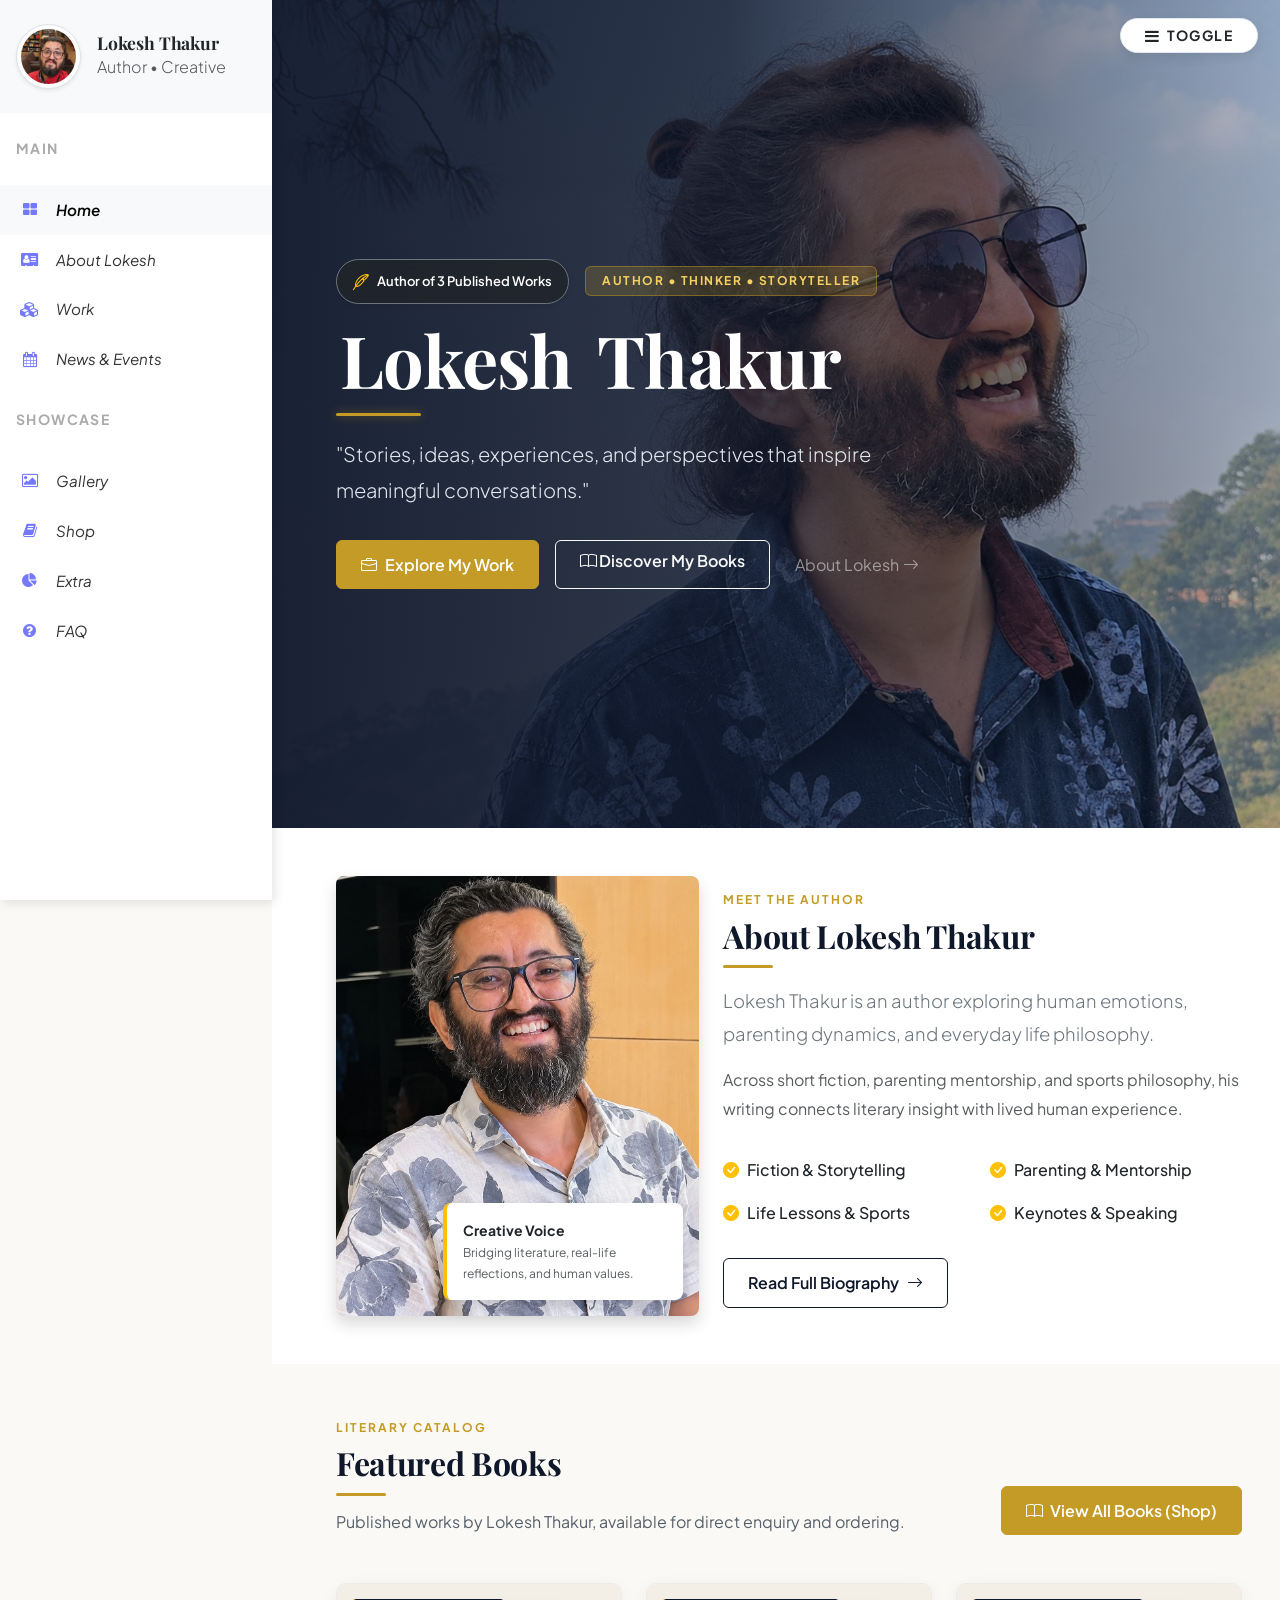
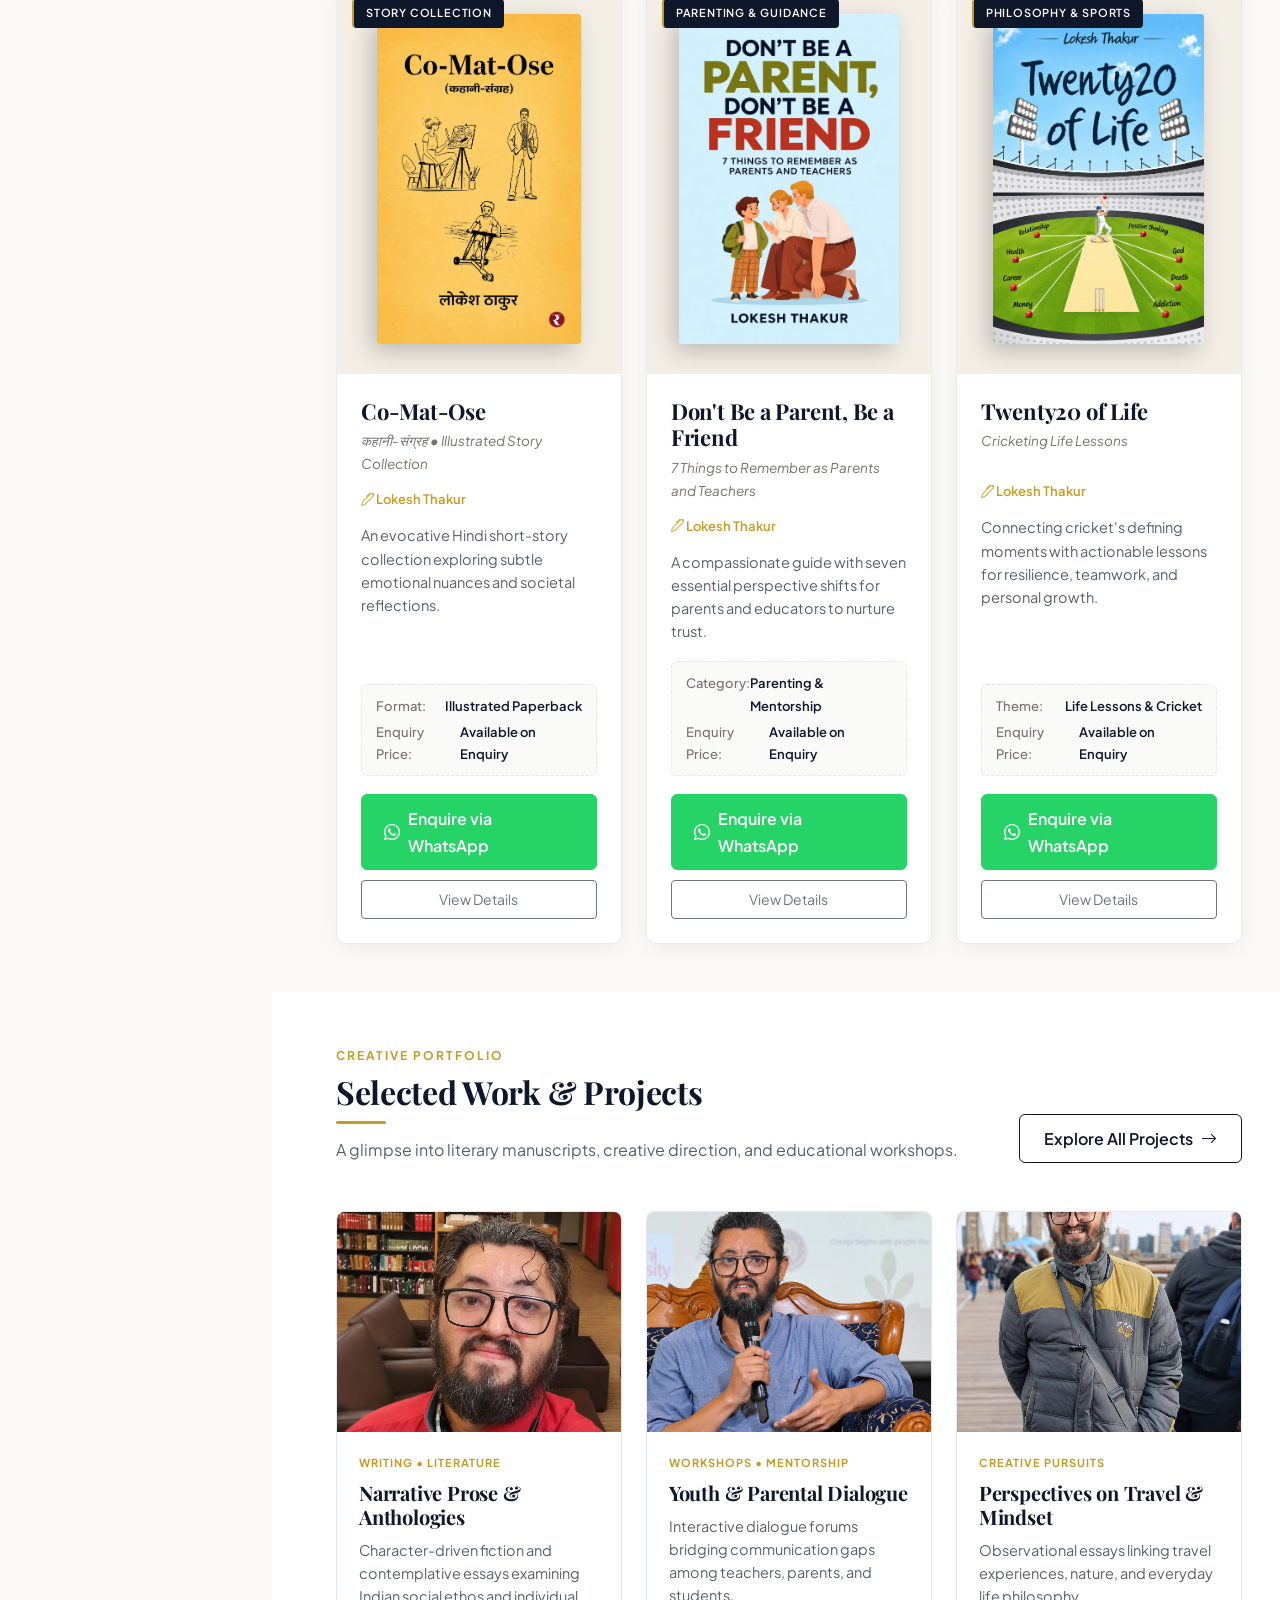
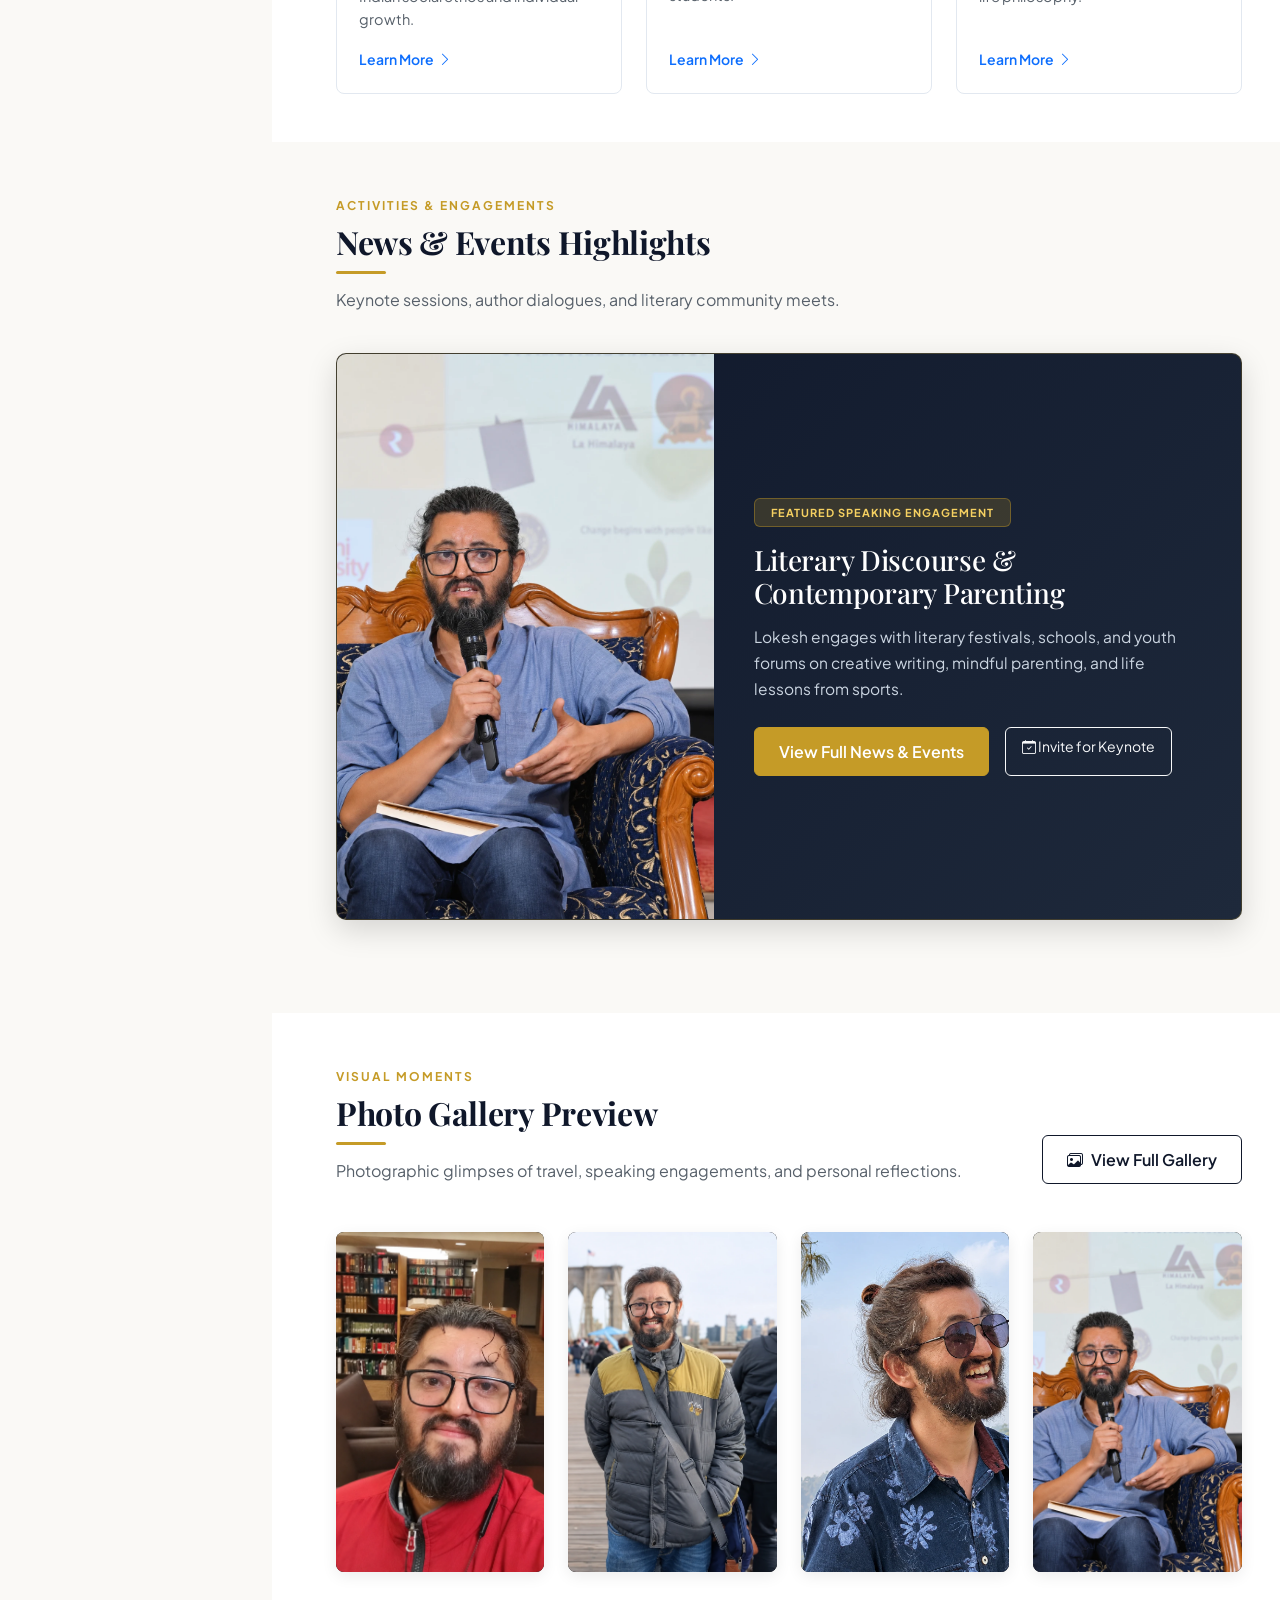
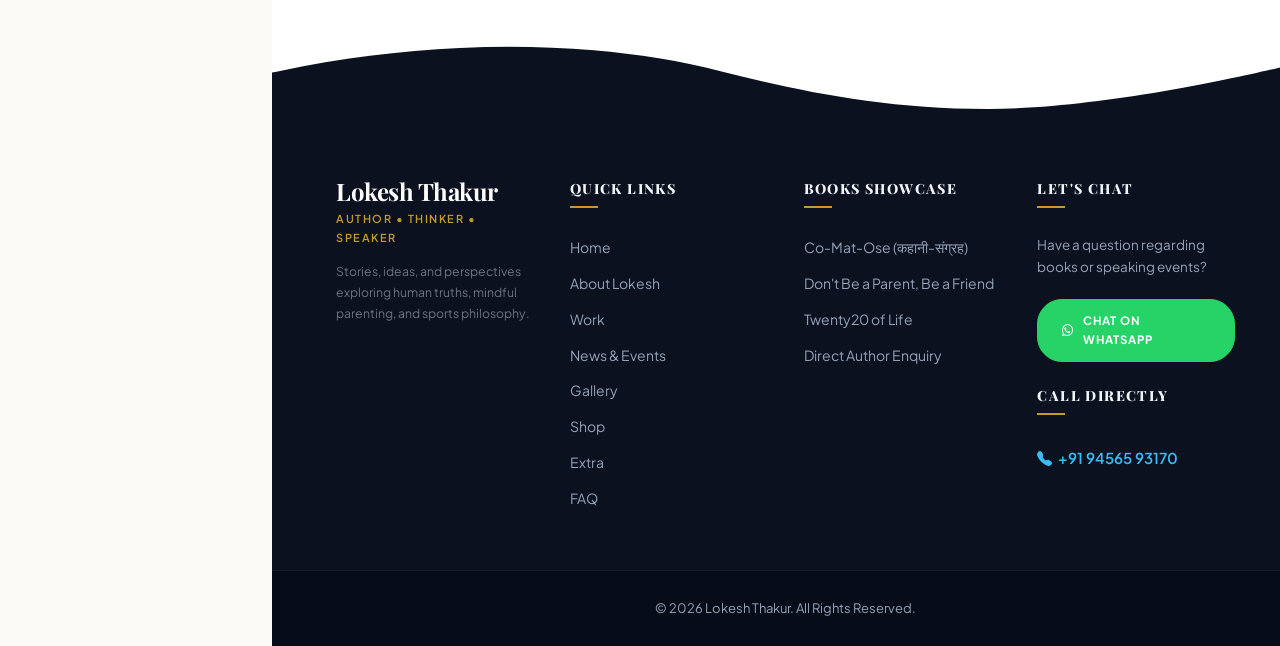
==== commit ab26db6a: "Tighten and reduce prose by 15% across all 8 pages for concise, impactful copy" ====
--- a/index.html
+++ b/index.html
@@ -213,10 +213,10 @@
             <!-- EDITABLE: AUTHOR BIOGRAPHY -->
             <div class="editable-content-block">
               <p class="lead text-secondary" style="font-size: 1.15rem; line-height: 1.8;">
-                Lokesh Thakur is an author and creative professional dedicated to exploring human emotions, parenting dynamics, and the philosophical wisdom found in everyday pursuits.
+                Lokesh Thakur is an author exploring human emotions, parenting dynamics, and everyday life philosophy.
               </p>
               <p class="text-muted" style="line-height: 1.8;">
-                With published works ranging from introspective short stories to practical parenting insights and sports-inspired life philosophy, Lokesh crafts narratives that resonate deeply with readers across generations. His writing bridges literary sensitivity with real-world experiences.
+                Across short fiction, parenting mentorship, and sports philosophy, his writing connects literary insight with lived human experience.
               </p>
             </div>
             <!-- END EDITABLE: AUTHOR BIOGRAPHY -->
@@ -267,7 +267,7 @@
           <div class="section-heading-wrapper mb-0">
             <span class="section-eyebrow">Literary Catalog</span>
             <h2 class="section-main-title">Featured Books</h2>
-            <p class="section-intro-text mb-0">Discover the published works by Lokesh Thakur, available for direct enquiry and ordering.</p>
+            <p class="section-intro-text mb-0">Published works by Lokesh Thakur, available for direct enquiry and ordering.</p>
           </div>
           <div class="mt-3 mt-md-0">
             <a href="shop.html" class="btn-author-gold">
@@ -290,7 +290,7 @@
                 <div class="book-subtitle">कहानी-संग्रह &bull; Illustrated Story Collection</div>
                 <div class="book-author-tag"><i class="bi bi-pen"></i> Lokesh Thakur</div>
                 <p class="book-description-text">
-                  A thought-provoking Hindi short-story collection that captures subtle emotional nuances, societal reflections, and evocative human situations.
+                  An evocative Hindi short-story collection exploring subtle emotional nuances and societal reflections.
                 </p>
                 <div class="book-meta-box">
                   <div class="book-meta-item">
@@ -327,7 +327,7 @@
                 <div class="book-subtitle">7 Things to Remember as Parents and Teachers</div>
                 <div class="book-author-tag"><i class="bi bi-pen"></i> Lokesh Thakur</div>
                 <p class="book-description-text">
-                  A compassionate guide offering seven essential perspective shifts for modern parents and educators to build trust and emotional harmony with the young generation.
+                  A compassionate guide with seven essential perspective shifts for parents and educators to nurture trust.
                 </p>
                 <div class="book-meta-box">
                   <div class="book-meta-item">
@@ -364,7 +364,7 @@
                 <div class="book-subtitle">Cricketing Life Lessons</div>
                 <div class="book-author-tag"><i class="bi bi-pen"></i> Lokesh Thakur</div>
                 <p class="book-description-text">
-                  Connecting cricket's exhilarating moments and high-pressure overs with actionable wisdom for navigating challenges, teamwork, resilience, and personal triumph.
+                  Connecting cricket's defining moments with actionable lessons for resilience, teamwork, and personal growth.
                 </p>
                 <div class="book-meta-box">
                   <div class="book-meta-item">
@@ -421,7 +421,7 @@
                 <span class="work-category-pill">Writing &bull; Literature</span>
                 <h4 class="work-card-title">Narrative Prose &amp; Anthologies</h4>
                 <p class="work-card-desc">
-                  Curating character-centric fiction and contemplative essays examining Indian social ethos and individual growth.
+                  Character-driven fiction and contemplative essays examining Indian social ethos and individual growth.
                 </p>
                 <a href="work.html" class="text-decoration-none fw-semibold small text-primary d-inline-flex align-items-center gap-1">
                   Learn More <i class="bi bi-chevron-right"></i>
@@ -439,7 +439,7 @@
                 <span class="work-category-pill">Workshops &bull; Mentorship</span>
                 <h4 class="work-card-title">Youth &amp; Parental Dialogue</h4>
                 <p class="work-card-desc">
-                  Interactive dialogue forums bridging communication gaps between school teachers, parents, and students.
+                  Interactive dialogue forums bridging communication gaps among teachers, parents, and students.
                 </p>
                 <a href="work.html" class="text-decoration-none fw-semibold small text-primary d-inline-flex align-items-center gap-1">
                   Learn More <i class="bi bi-chevron-right"></i>
@@ -457,7 +457,7 @@
                 <span class="work-category-pill">Creative Pursuits</span>
                 <h4 class="work-card-title">Perspectives on Travel &amp; Mindset</h4>
                 <p class="work-card-desc">
-                  Observational chronicles linking travel experiences, nature encounters, and everyday life philosophies.
+                  Observational essays linking travel experiences, nature, and everyday life philosophy.
                 </p>
                 <a href="work.html" class="text-decoration-none fw-semibold small text-primary d-inline-flex align-items-center gap-1">
                   Learn More <i class="bi bi-chevron-right"></i>
@@ -490,7 +490,7 @@
                 <span class="badge mb-3 px-3 py-2 text-uppercase d-inline-block" style="background: rgba(197, 155, 39, 0.2); color: #f5d061; border: 1px solid rgba(197, 155, 39, 0.4); font-size: 11px; letter-spacing: 1px; width: fit-content;">Featured Speaking Engagement</span>
                 <h3>Literary Discourse &amp; Contemporary Parenting</h3>
                 <p>
-                  Lokesh Thakur actively engages with literary festivals, academic institutions, and youth forums to discuss creative writing processes, life philosophies derived from sports, and supportive parenting paradigms.
+                  Lokesh engages with literary festivals, schools, and youth forums on creative writing, mindful parenting, and life lessons from sports.
                 </p>
                 <div class="d-flex flex-wrap gap-3 pt-2">
                   <a href="news-events.html" class="btn-author-gold">
@@ -516,7 +516,7 @@
           <div class="section-heading-wrapper mb-0">
             <span class="section-eyebrow">Visual Moments</span>
             <h2 class="section-main-title">Photo Gallery Preview</h2>
-            <p class="section-intro-text mb-0">Authentic photographic glimpses of travel, speaking engagements, and personal reflections.</p>
+            <p class="section-intro-text mb-0">Photographic glimpses of travel, speaking engagements, and personal reflections.</p>
           </div>
           <div class="mt-3 mt-md-0">
             <a href="gallery.html" class="btn-author-outline">
@@ -595,7 +595,7 @@
               <span class="footer-logo-subtitle">Author &bull; Thinker &bull; Speaker</span>
             </div>
             <p class="text-secondary small mb-0" style="line-height: 1.7;">
-              Stories, ideas, and perspectives exploring human truths, family dynamics, and sports philosophy. Inspiring meaningful conversations across generations.
+              Stories, ideas, and perspectives exploring human truths, mindful parenting, and sports philosophy.
             </p>
           </div>
 
--- a/assets/css/custom.css
+++ b/assets/css/custom.css
@@ -64,9 +64,36 @@
 .page-content {
   width: calc(100% - 17rem);
   margin-left: 17rem;
-  transition: all 0.4s;
+  transition: all 0.4s ease-in-out;
   min-height: 100vh;
   position: relative;
+}
+
+/* Increased breathing room on the left of main pages and footer when navbar is ON */
+@media (min-width: 769px) {
+  #content:not(.active) .container {
+    padding-left: clamp(2.5rem, 5vw, 5.5rem) !important;
+    padding-right: clamp(1.5rem, 3vw, 3.5rem) !important;
+    transition: padding 0.4s ease-in-out;
+  }
+
+  #content:not(.active) .page-breadcrumb-bar {
+    padding-left: clamp(1rem, 2vw, 2.5rem);
+    padding-right: clamp(1rem, 2vw, 2.5rem);
+    transition: padding 0.4s ease-in-out;
+  }
+
+  #content:not(.active) .footer-content {
+    padding-left: clamp(2.5rem, 5vw, 5.5rem) !important;
+    padding-right: clamp(2rem, 3.5vw, 4rem) !important;
+    transition: padding 0.4s ease-in-out;
+  }
+
+  #content:not(.active) .footer-copyright {
+    padding-left: clamp(2.5rem, 5vw, 5.5rem) !important;
+    padding-right: clamp(2rem, 3.5vw, 4rem) !important;
+    transition: padding 0.4s ease-in-out;
+  }
 }
 
 /* For toggle behavior */
@@ -178,20 +205,58 @@
   box-shadow: 0 6px 16px rgba(0, 0, 0, 0.12) !important;
 }
 
+/* Mobile Drawer Backdrop Overlay */
+.sidebar-backdrop {
+  position: fixed;
+  top: 0;
+  left: 0;
+  width: 100vw;
+  height: 100vh;
+  background-color: rgba(15, 23, 42, 0.65);
+  backdrop-filter: blur(3px);
+  -webkit-backdrop-filter: blur(3px);
+  z-index: 1045;
+  opacity: 0;
+  visibility: hidden;
+  transition: opacity 0.3s ease, visibility 0.3s ease;
+  pointer-events: none;
+}
+
+.sidebar-backdrop.show {
+  opacity: 1;
+  visibility: visible;
+  pointer-events: auto;
+}
+
+body.sidebar-open {
+  overflow: hidden;
+}
+
 @media (max-width: 768px) {
   #sidebar {
     margin-left: -17rem;
+    max-width: 82vw;
+    z-index: 1050;
+    box-shadow: 4px 0 25px rgba(0, 0, 0, 0.35);
   }
   #sidebar.active {
     margin-left: 0;
   }
-  #content {
-    width: 100%;
-    margin: 0;
-  }
+  #content,
   #content.active {
-    margin-left: 17rem;
-    width: calc(100% - 17rem);
+    width: 100% !important;
+    margin-left: 0 !important;
+    margin-right: 0 !important;
+  }
+  .page-content.p-5,
+  #content.p-5 {
+    padding: 1.25rem 0.85rem !important;
+  }
+  #sidebarCollapse {
+    top: 14px;
+    right: 14px;
+    padding: 0.42rem 0.85rem !important;
+    font-size: 0.82rem;
   }
 }
 
@@ -995,7 +1060,7 @@
 .footer-wave-svg {
   background-color: transparent;
   display: block;
-  height: 50px;
+  height: 65px;
   position: relative;
   top: 0;
   margin: 0;
@@ -1014,23 +1079,24 @@
   margin-left: auto;
   margin-right: auto;
   max-width: 1240px;
-  padding: 40px 20px 45px;
+  padding: 68px 30px 60px;
   position: relative;
 }
 
 .footer-content-row {
   display: flex;
   flex-wrap: wrap;
-  margin: 0 -15px;
+  margin: 0 -18px;
+  row-gap: 2.2rem;
 }
 
 .footer-content-column {
   box-sizing: border-box;
-  padding-left: 15px;
-  padding-right: 15px;
+  padding-left: 18px;
+  padding-right: 18px;
   width: 100%;
   color: #fff;
-  margin-bottom: 30px;
+  margin-bottom: 25px;
 }
 
 @media (min-width: 768px) {
@@ -1062,20 +1128,20 @@
   letter-spacing: 1.5px;
   font-weight: 600;
   display: block;
-  margin-bottom: 12px;
+  margin-bottom: 14px;
 }
 
 .footer-menu {
-  margin-top: 20px;
+  margin-top: 8px;
 }
 
 .footer-menu-name {
   color: #f1f5f9;
-  font-size: 13.5px;
+  font-size: 14px;
   font-weight: 800;
   letter-spacing: 0.1em;
   line-height: 18px;
-  margin-bottom: 12px;
+  margin-bottom: 16px;
   margin-top: 0;
   text-transform: uppercase;
   position: relative;
@@ -1085,21 +1151,21 @@
 .footer-menu-name::after {
   content: "";
   display: block;
-  width: 24px;
+  width: 28px;
   height: 2px;
   background-color: var(--lt-gold);
-  margin-top: 5px;
+  margin-top: 8px;
 }
 
 .footer-menu-list {
   list-style: none;
   margin-bottom: 0;
-  margin-top: 8px;
+  margin-top: 10px;
   padding-left: 0;
 }
 
 .footer-menu-list li {
-  margin-top: 8px;
+  margin-top: 12px;
 }
 
 .footer-menu-list li a {
@@ -1116,17 +1182,17 @@
 }
 
 .footer-call-to-action {
-  margin-top: 15px;
+  margin-top: 8px;
   margin-bottom: 22px;
 }
 
 .footer-call-to-action-title {
   color: #f1f5f9;
-  font-size: 13.5px;
+  font-size: 14px;
   font-weight: 800;
   letter-spacing: 0.1em;
   line-height: 18px;
-  margin-bottom: 8px;
+  margin-bottom: 16px;
   margin-top: 0;
   text-transform: uppercase;
   position: relative;
@@ -1136,18 +1202,18 @@
 .footer-call-to-action-title::after {
   content: "";
   display: block;
-  width: 24px;
+  width: 28px;
   height: 2px;
   background-color: var(--lt-gold);
-  margin-top: 5px;
+  margin-top: 8px;
 }
 
 .footer-call-to-action-description {
   color: #94a3b8;
   font-size: 13.5px;
-  margin-top: 6px;
-  margin-bottom: 16px;
-  line-height: 1.5;
+  margin-top: 10px;
+  margin-bottom: 20px;
+  line-height: 1.65;
 }
 
 .footer-call-to-action-button {
@@ -1160,7 +1226,7 @@
   font-size: 11.5px;
   font-weight: 700;
   letter-spacing: 0.08em;
-  padding: 10px 22px;
+  padding: 11px 24px;
   text-decoration: none;
   text-transform: uppercase;
   transition: all 0.25s ease;
@@ -1176,7 +1242,7 @@
 }
 
 .footer-call-to-action-link-wrapper {
-  margin-top: 8px;
+  margin-top: 14px;
 }
 
 .footer-call-to-action-link {
@@ -1198,7 +1264,7 @@
 .footer-copyright {
   background-color: #070d18;
   color: #94a3b8;
-  padding: 18px 25px;
+  padding: 26px 30px;
   text-align: center;
   border-top: 1px solid rgba(255, 255, 255, 0.06);
 }
@@ -1510,6 +1576,47 @@
   }
 }
 
+/* Personal Philosophy Card with Thoughtful Portrait */
+.philosophy-card {
+  background-color: #0b1120;
+  border: 1px solid rgba(255, 255, 255, 0.08);
+  box-shadow: 0 10px 30px rgba(0, 0, 0, 0.15);
+}
+
+.philosophy-card .philosophy-bg-img {
+  position: absolute;
+  right: 0;
+  top: 0;
+  width: 45%;
+  height: 100%;
+  object-fit: cover;
+  object-position: center 20%;
+  opacity: 0.75;
+  transition: opacity 0.3s ease, transform 0.4s ease;
+}
+
+.philosophy-card:hover .philosophy-bg-img {
+  opacity: 0.85;
+  transform: scale(1.02);
+}
+
+.philosophy-card .philosophy-gradient-scrim {
+  position: absolute;
+  inset: 0;
+  background: linear-gradient(90deg, #0b1120 0%, #0b1120 48%, rgba(11, 17, 32, 0.88) 62%, rgba(11, 17, 32, 0.25) 100%);
+  pointer-events: none;
+}
+
+@media (max-width: 991px) {
+  .philosophy-card .philosophy-bg-img {
+    width: 100%;
+    opacity: 0.35;
+  }
+  .philosophy-card .philosophy-gradient-scrim {
+    background: linear-gradient(180deg, rgba(11, 17, 32, 0.92) 0%, rgba(11, 17, 32, 0.85) 60%, rgba(11, 17, 32, 0.6) 100%);
+  }
+}
+
 /*--------------------------------------------------------------
 # Responsive Adjustments
 --------------------------------------------------------------*/
@@ -1521,23 +1628,106 @@
 }
 
 @media (max-width: 768px) {
+  /* Page Titles & Headers */
   .page-title-banner {
-    padding: 35px 0 28px 0;
+    padding: 32px 0 24px 0;
   }
   .page-title-banner h1 {
-    font-size: 28px;
-  }
+    font-size: 26px;
+  }
+  .page-breadcrumb-bar {
+    padding: 8px 12px;
+    font-size: 0.82rem;
+  }
+  .page-breadcrumb {
+    font-size: 0.82rem;
+  }
+
+  /* Section Titles */
   .section-main-title {
-    font-size: 26px;
-  }
+    font-size: 25px;
+  }
+
+  /* Hero Section */
+  .hero {
+    min-height: auto;
+    padding: 85px 0 60px 0;
+  }
+  .hero-title-animated {
+    font-size: clamp(2rem, 7.5vw, 2.9rem);
+  }
+  .hero-author-pill {
+    font-size: 0.82rem;
+    padding: 6px 14px;
+    margin-bottom: 0.75rem;
+  }
+  .hero-quote-box {
+    margin-top: 1.25rem;
+    padding: 1rem 1.15rem;
+  }
+  .hero-cta-group {
+    display: flex;
+    flex-direction: column;
+    gap: 10px;
+    width: 100%;
+  }
+  .hero-cta-group .btn {
+    width: 100%;
+    justify-content: center;
+  }
+
+  /* Book and Media Cards */
   .book-cover-container {
-    min-height: 300px;
-    padding: 20px 15px;
+    min-height: 280px;
+    padding: 18px 12px;
   }
   .book-cover-container img {
-    max-height: 260px;
+    max-height: 240px;
   }
   .event-spotlight-content {
-    padding: 24px;
-  }
-}
+    padding: 20px;
+  }
+
+  /* Responsive Footer */
+  .footer-wave-svg {
+    height: 40px;
+  }
+  .footer-content {
+    padding: 45px 16px 35px;
+  }
+  .footer-content-row {
+    margin: 0 -10px;
+    row-gap: 1.8rem;
+  }
+  .footer-content-column {
+    margin-bottom: 25px;
+    padding-left: 10px;
+    padding-right: 10px;
+  }
+  .footer-copyright {
+    padding: 20px 16px;
+  }
+
+  /* Personal Philosophy Card */
+  .philosophy-card {
+    padding: 2rem 1.25rem !important;
+  }
+  .philosophy-card blockquote {
+    font-size: 1.05rem !important;
+    line-height: 1.6;
+  }
+}
+
+@media (max-width: 576px) {
+  .page-content.p-5,
+  #content.p-5 {
+    padding: 1rem 0.65rem !important;
+  }
+  .section-main-title {
+    font-size: 22px;
+  }
+  .footer-call-to-action-button {
+    width: 100%;
+    justify-content: center;
+  }
+}
